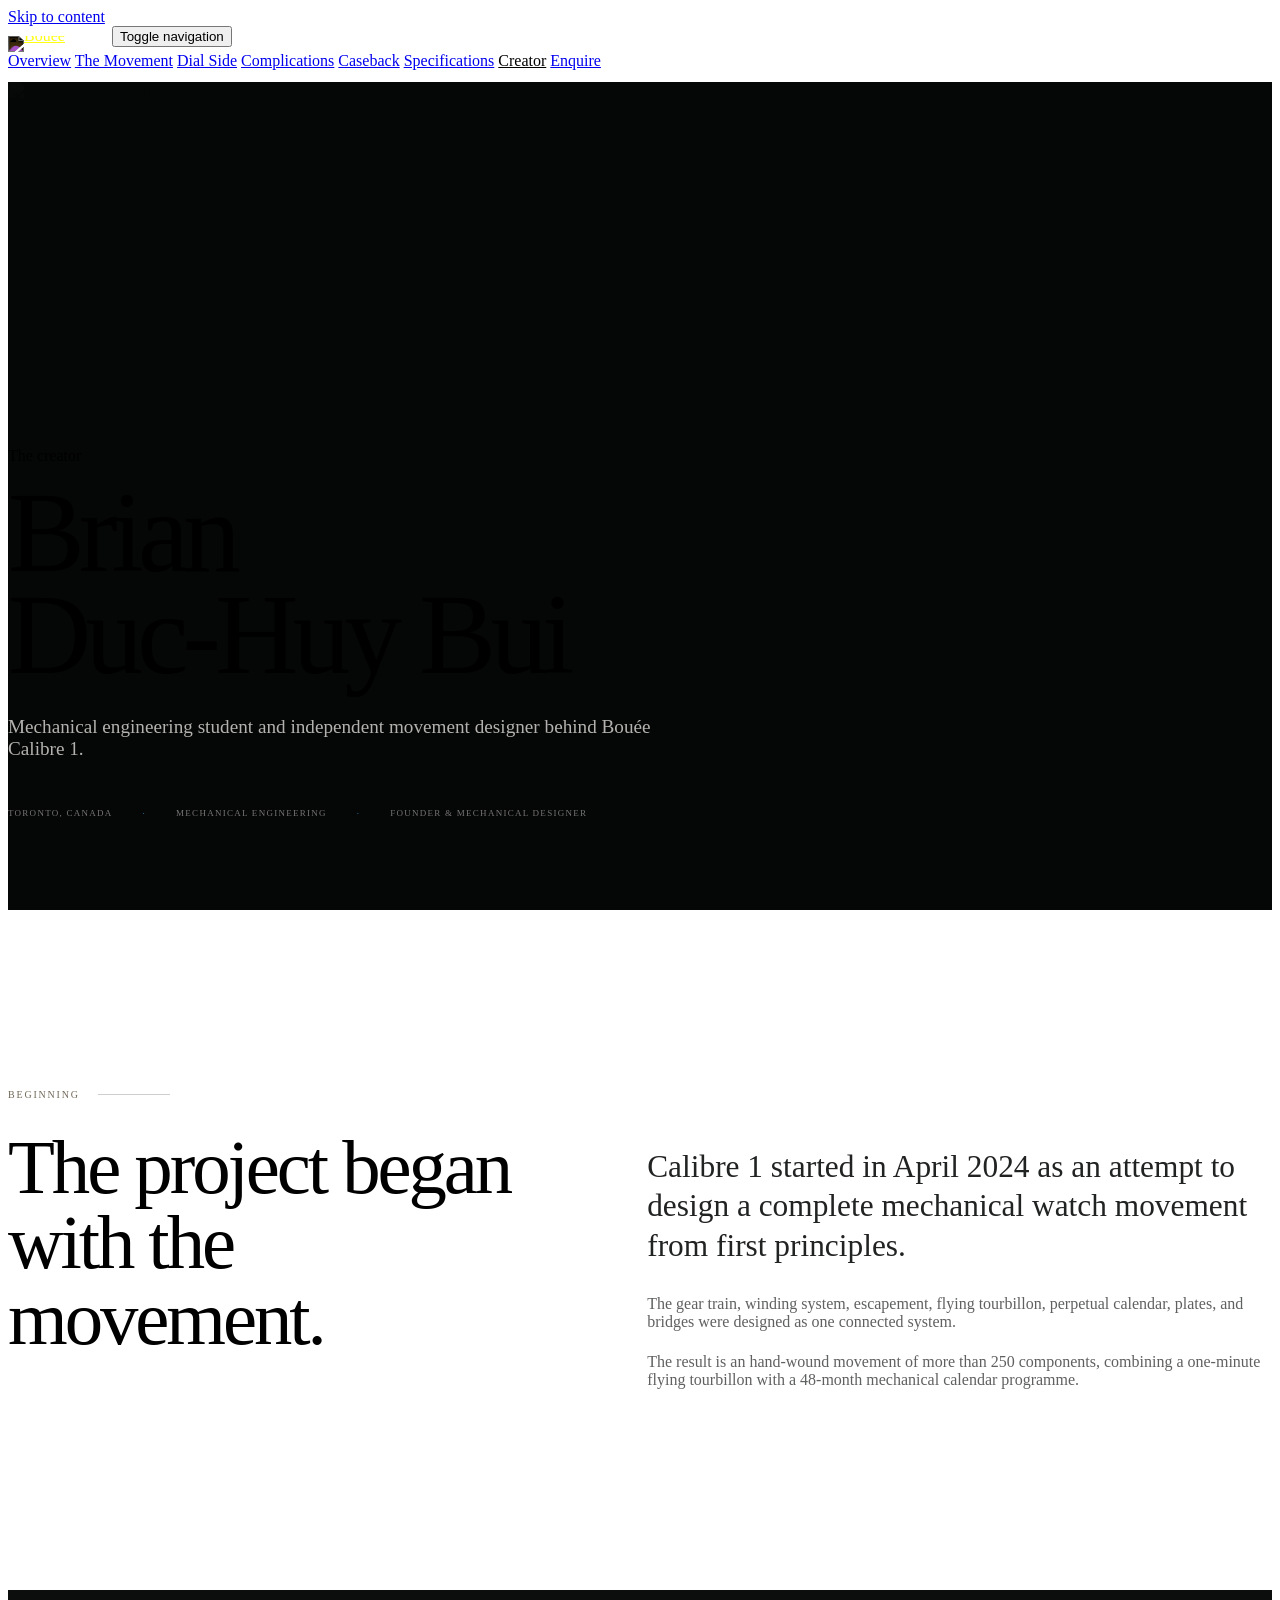
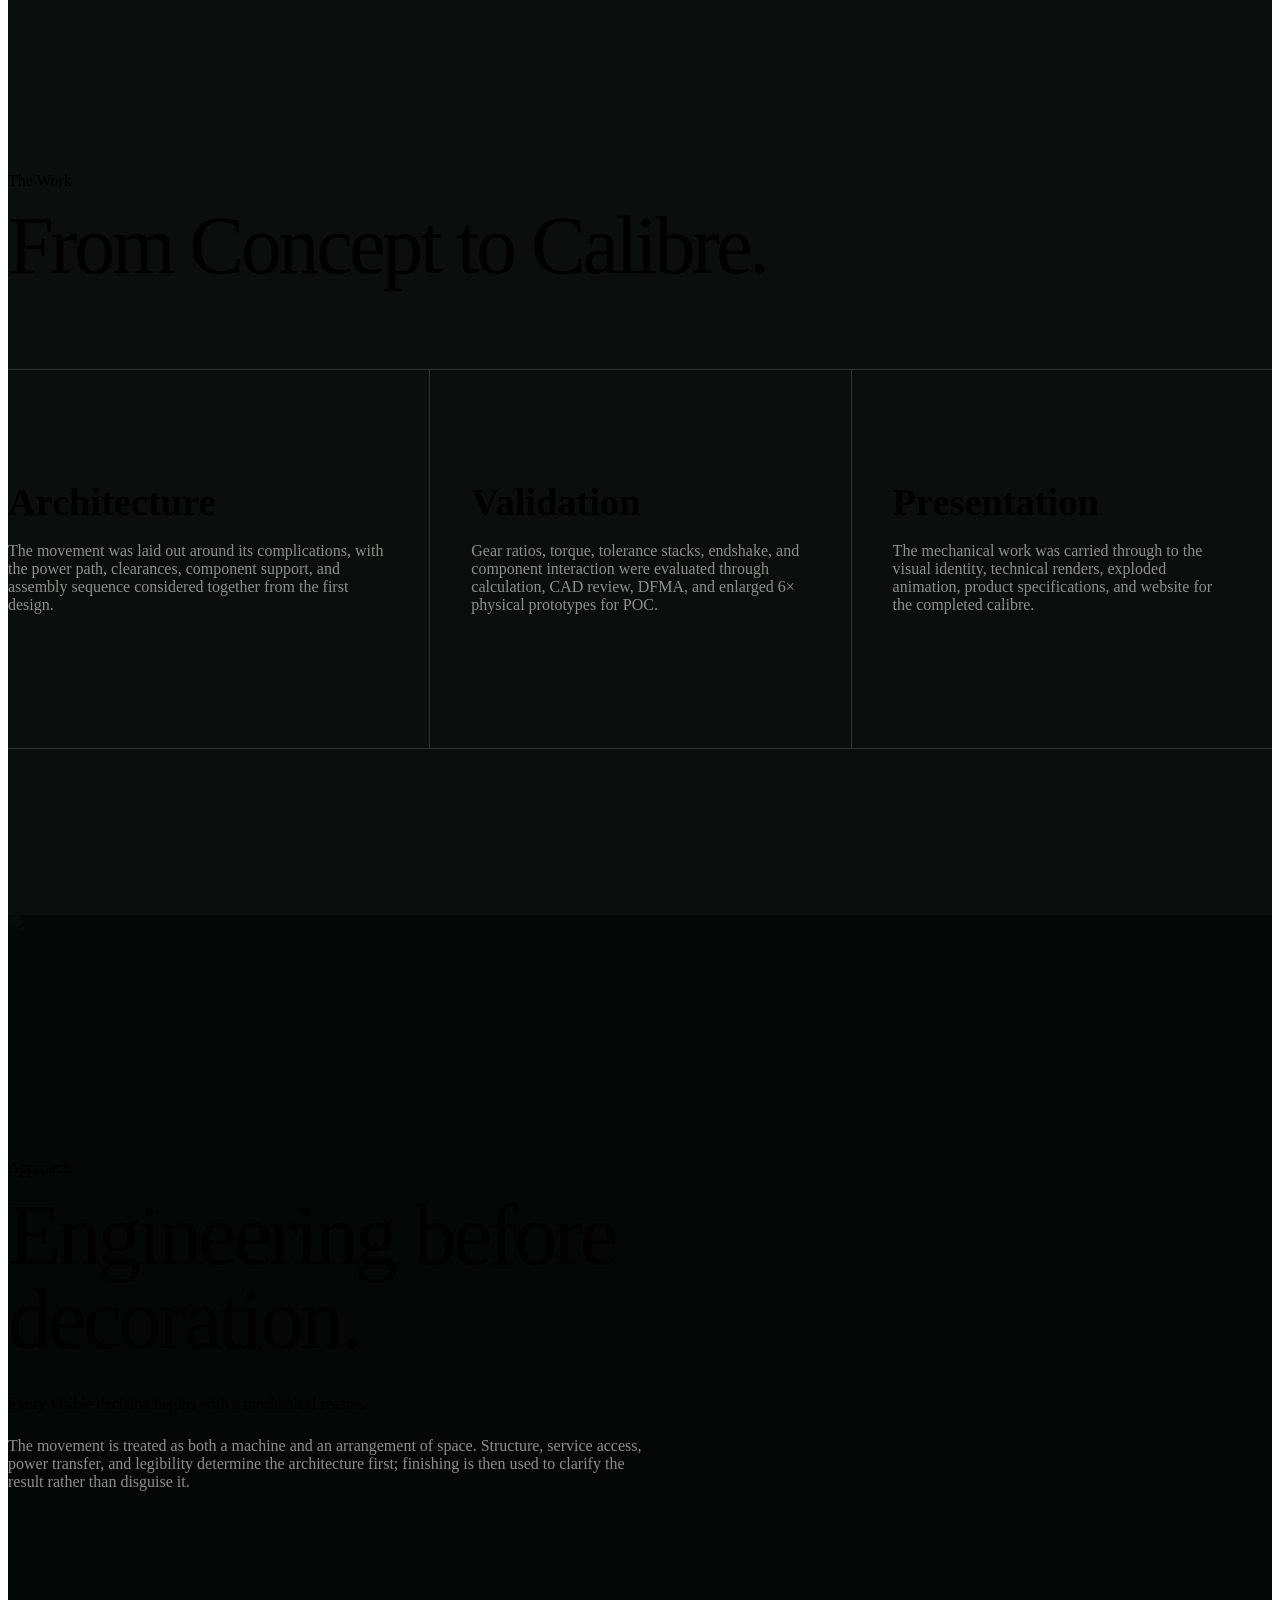
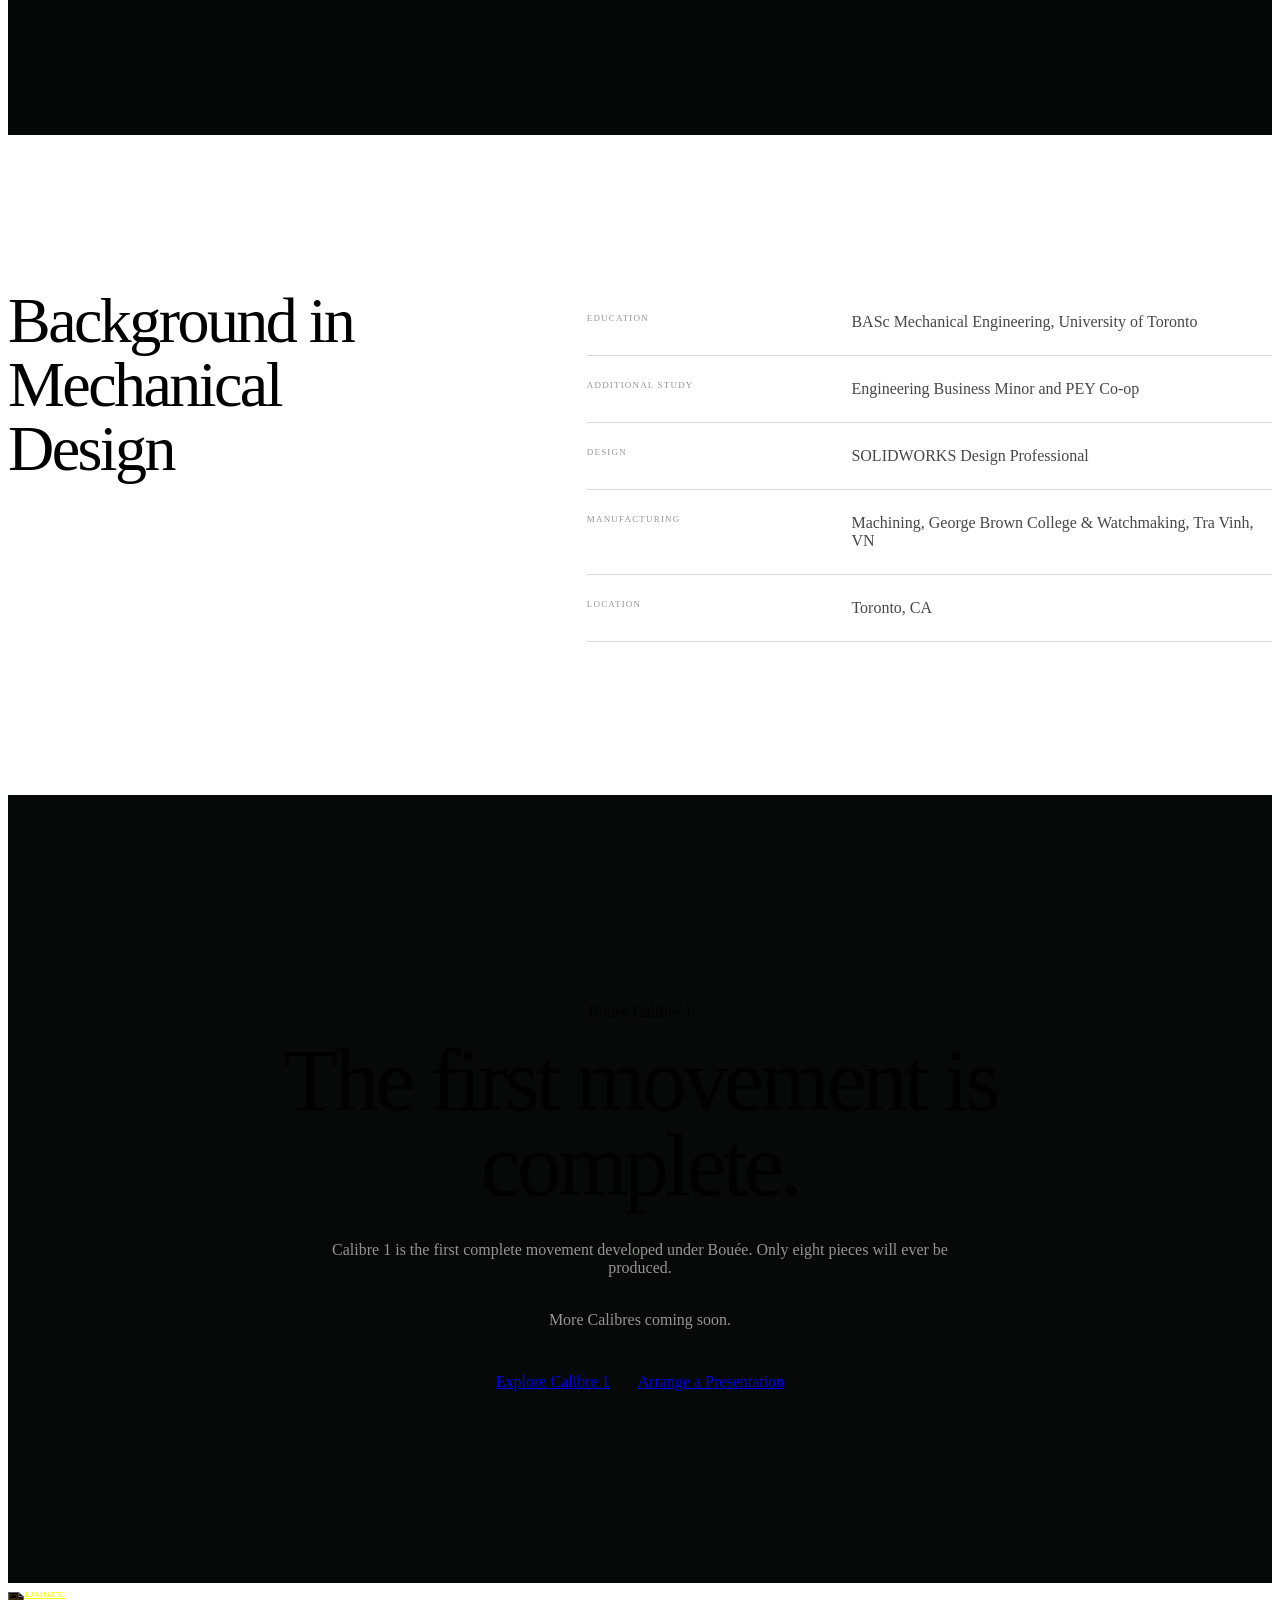
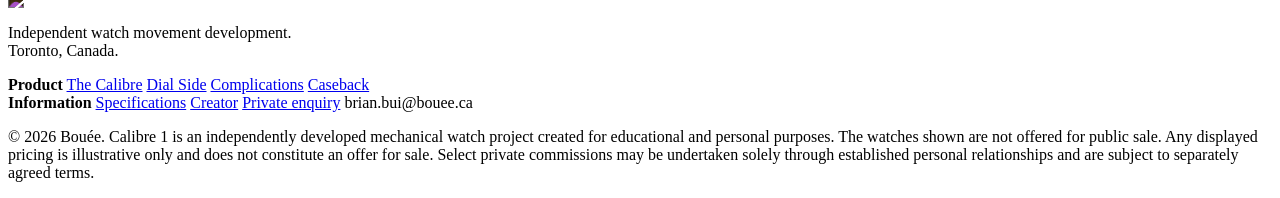
==== Brian_Bui/index.html @ aed5d540 "Rename BrianBui.html to index.html" ====
<!doctype html>
<html lang="en">
<head>
  <meta charset="utf-8" />
  <meta name="viewport" content="width=device-width, initial-scale=1" />
  <meta name="description" content="Brian Duc-Huy Bui, founder and mechanical designer of Bouée Calibre 1." />
  <meta name="theme-color" content="#090a0a" />
  <title>Brian Bui — Creator of Bouée Calibre 1</title>

  <link rel="preconnect" href="https://fonts.googleapis.com" />
  <link rel="preconnect" href="https://fonts.gstatic.com" crossorigin />
  <link href="https://fonts.googleapis.com/css2?family=DM+Sans:wght@300;400;500;600&family=Libre+Caslon+Display&display=swap" rel="stylesheet" />

  <link rel="stylesheet" href="styles.css" />
  <style>
    .site-header {
      padding-bottom: 12px;
    }

    .site-header.is-scrolled {
      padding-bottom: 8px;
    }

    .brand-logo-image {
      display: block;
      width: 100px;
      height: auto;
      filter: invert(1);
    }

    .site-header .brand,
    .site-footer .footer-brand {
      display: inline-flex;
      align-items: center;
      line-height: 0;
    }

    .site-footer .footer-brand .brand-logo-image {
      width: 158px;
    }

    .creator-page {
      overflow: hidden;
    }

    .creator-hero {
      position: relative;
      min-height: 92svh;
      display: flex;
      align-items: flex-end;
      overflow: hidden;
      background: #050606;
    }

    .creator-hero-image {
      position: absolute;
      inset: 0;
      width: 100%;
      height: 100%;
      object-fit: cover;
      object-position: 64% center;
      opacity: 0.68;
      filter: saturate(0.72) contrast(1.06);
    }

    .creator-hero-shade {
      position: absolute;
      inset: 0;
      background:
        linear-gradient(90deg, rgba(5, 6, 6, 0.98) 0%, rgba(5, 6, 6, 0.84) 38%, rgba(5, 6, 6, 0.22) 72%),
        linear-gradient(0deg, rgba(5, 6, 6, 0.92) 0%, rgba(5, 6, 6, 0.12) 62%);
    }

    .creator-hero-content {
      position: relative;
      z-index: 2;
      padding-top: 160px;
      padding-bottom: 92px;
    }

    .creator-hero h1 {
      max-width: 980px;
      margin: 0 0 30px;
      font-family: var(--serif);
      font-size: clamp(62px, 9vw, 138px);
      font-weight: 400;
      line-height: 0.89;
      letter-spacing: -0.05em;
    }

    .creator-hero-copy {
      max-width: 650px;
      margin: 0;
      color: rgba(244, 242, 237, 0.73);
      font-size: clamp(17px, 1.5vw, 21px);
      font-weight: 300;
    }

    .creator-hero-details {
      margin-top: 48px;
      display: flex;
      flex-wrap: wrap;
      gap: 12px 30px;
      color: rgba(244, 242, 237, 0.47);
      font-size: 9px;
      letter-spacing: 0.14em;
      text-transform: uppercase;
    }

    .creator-hero-details span + span::before {
      content: "·";
      margin-right: 30px;
      color: var(--blue-bright, #2b79a6);
    }

    .creator-intro {
      position: relative;
      padding-block: clamp(120px, 14vw, 205px);
      color: var(--black);
      background: var(--paper);
    }

    .creator-intro-grid {
      width: min(var(--shell), 1180px);
      display: grid;
      grid-template-columns: minmax(0, 0.9fr) minmax(360px, 1.1fr);
      gap: clamp(64px, 10vw, 150px);
      align-items: start;
    }

    .creator-section-number {
      display: flex;
      align-items: center;
      gap: 18px;
      margin-bottom: 30px;
      color: #716957;
      font-size: 10px;
      letter-spacing: 0.18em;
      text-transform: uppercase;
    }

    .creator-section-number::after {
      content: "";
      width: 72px;
      height: 1px;
      background: rgba(9, 10, 10, 0.2);
    }

    .creator-intro h2,
    .creator-philosophy h2,
    .creator-closing h2 {
      margin: 0;
      font-family: var(--serif);
      font-weight: 400;
      letter-spacing: -0.04em;
    }

    .creator-intro h2 {
      max-width: 590px;
      font-size: clamp(48px, 6vw, 88px);
      line-height: 0.98;
    }

    .creator-intro-copy {
      padding-top: 58px;
    }

    .creator-intro-copy .creator-lead {
      margin: 0 0 30px;
      font-family: var(--serif);
      font-size: clamp(26px, 2.45vw, 38px);
      line-height: 1.25;
      color: rgba(9, 10, 10, 0.9);
    }

    .creator-intro-copy p:not(.creator-lead) {
      max-width: 670px;
      margin: 0 0 22px;
      color: rgba(9, 10, 10, 0.65);
    }

    .creator-facts {
      margin: 48px 0 0;
      display: grid;
      grid-template-columns: repeat(3, 1fr);
      border-top: 1px solid rgba(9, 10, 10, 0.16);
    }

    .creator-facts div {
      padding: 23px 18px 0 0;
    }

    .creator-facts dt {
      color: rgba(9, 10, 10, 0.43);
      font-size: 9px;
      letter-spacing: 0.13em;
      text-transform: uppercase;
    }

    .creator-facts dd {
      margin: 8px 0 0;
      font-family: var(--serif);
      font-size: 20px;
      line-height: 1.2;
    }

    .creator-work {
      padding-block: clamp(115px, 13vw, 190px);
      background: #0c0e0e;
    }

    .creator-work-heading {
      max-width: 830px;
      margin-bottom: 82px;
    }

    .creator-work-heading h2 {
      margin: 0;
      font-family: var(--serif);
      font-size: clamp(48px, 6.4vw, 92px);
      font-weight: 400;
      line-height: 0.98;
      letter-spacing: -0.04em;
    }

    .creator-work-list {
      margin: 0;
      display: grid;
      grid-template-columns: repeat(3, 1fr);
      border-top: 1px solid rgba(244, 242, 237, 0.16);
    }

    .creator-work-list article {
      min-height: 310px;
      padding: 34px clamp(28px, 3.2vw, 52px) 34px 0;
      border-bottom: 1px solid rgba(244, 242, 237, 0.16);
    }

    .creator-work-list article + article {
      padding-left: clamp(28px, 3.2vw, 52px);
      border-left: 1px solid rgba(244, 242, 237, 0.16);
    }

    .creator-work-list span {
      color: var(--blue-bright, #2b79a6);
      font-size: 10px;
      letter-spacing: 0.16em;
    }

    .creator-work-list h3 {
      margin: 76px 0 18px;
      font-size: clamp(28px, 3vw, 42px);
    }

    .creator-work-list p {
      margin: 0;
      color: rgba(244, 242, 237, 0.56);
    }

    .creator-philosophy {
      position: relative;
      min-height: 820px;
      display: flex;
      align-items: center;
      overflow: hidden;
      background: #050606;
    }

    .creator-philosophy-image {
      position: absolute;
      inset: 0;
      width: 100%;
      height: 100%;
      object-fit: cover;
      object-position: center;
      opacity: 0.53;
      filter: saturate(0.65);
    }

    .creator-philosophy-overlay {
      position: absolute;
      inset: 0;
      background: linear-gradient(90deg, rgba(5, 6, 6, 0.96) 0%, rgba(5, 6, 6, 0.75) 48%, rgba(5, 6, 6, 0.25) 100%);
    }

    .creator-philosophy-content {
      position: relative;
      z-index: 2;
      max-width: 760px;
      padding-block: 140px;
    }

    .creator-philosophy h2 {
      margin-bottom: 34px;
      font-size: clamp(52px, 6.8vw, 96px);
      line-height: 0.97;
    }

    .creator-philosophy .lead {
      max-width: 680px;
      margin-bottom: 24px;
    }

    .creator-philosophy p:not(.eyebrow):not(.lead) {
      max-width: 640px;
      color: rgba(244, 242, 237, 0.58);
    }

    .creator-credentials {
      padding-block: clamp(110px, 12vw, 170px);
      color: var(--black);
      background: var(--paper);
    }

    .creator-credentials-grid {
      display: grid;
      grid-template-columns: minmax(0, 0.78fr) minmax(420px, 1.22fr);
      gap: clamp(72px, 11vw, 160px);
      align-items: start;
    }

    .creator-credentials h2 {
      margin: 0;
      font-family: var(--serif);
      font-size: clamp(45px, 5vw, 74px);
      font-weight: 400;
      line-height: 1;
      letter-spacing: -0.04em;
    }

    .creator-credential-list {
      margin: 0;
    }

    .creator-credential-list div {
      padding: 24px 0;
      display: grid;
      grid-template-columns: minmax(150px, 0.72fr) 1.28fr;
      gap: 28px;
      border-bottom: 1px solid rgba(9, 10, 10, 0.16);
    }

    .creator-credential-list dt {
      color: rgba(9, 10, 10, 0.43);
      font-size: 9px;
      letter-spacing: 0.13em;
      text-transform: uppercase;
    }

    .creator-credential-list dd {
      margin: 0;
      color: rgba(9, 10, 10, 0.75);
    }

    .creator-closing {
      padding-block: clamp(125px, 15vw, 220px);
      text-align: center;
      background: #070808;
    }

    .creator-closing h2 {
      max-width: 940px;
      margin-inline: auto;
      font-size: clamp(54px, 7vw, 105px);
      line-height: 0.95;
    }

    .creator-closing p:not(.eyebrow) {
      max-width: 650px;
      margin: 34px auto 0;
      color: rgba(244, 242, 237, 0.6);
    }

    .creator-closing-actions {
      margin-top: 44px;
      display: flex;
      justify-content: center;
      align-items: center;
      gap: 28px;
    }

    .site-navigation a[aria-current="page"] {
      color: var(--white);
    }

    .site-navigation a[aria-current="page"]::after {
      transform: scaleX(1) !important;
    }

    @media (max-width: 900px) {
      .creator-hero {
        min-height: 86svh;
      }

      .creator-hero-image {
        object-position: 58% center;
      }

      .creator-hero-shade {
        background:
          linear-gradient(0deg, rgba(5, 6, 6, 0.98) 0%, rgba(5, 6, 6, 0.62) 54%, rgba(5, 6, 6, 0.16) 100%),
          linear-gradient(90deg, rgba(5, 6, 6, 0.76), transparent 88%);
      }

      .creator-hero-content {
        padding-bottom: 72px;
      }

      .creator-intro-grid,
      .creator-credentials-grid {
        grid-template-columns: 1fr;
      }

      .creator-intro-copy {
        padding-top: 0;
      }

      .creator-work-list {
        grid-template-columns: 1fr;
      }

      .creator-work-list article {
        min-height: 0;
        padding: 38px 0 45px;
      }

      .creator-work-list article + article {
        padding-left: 0;
        border-left: 0;
      }

      .creator-work-list h3 {
        margin-top: 38px;
      }
    }

    @media (max-width: 760px) {
      .site-header,
      .site-header.is-scrolled {
        padding-bottom: 8px;
      }

      .brand-logo-image {
        width: 108px;
      }

      .site-footer .footer-brand .brand-logo-image {
        width: 138px;
      }

      .creator-hero-details span + span::before {
        display: none;
      }

      .creator-facts {
        grid-template-columns: 1fr;
      }

      .creator-facts div {
        padding-bottom: 20px;
        border-bottom: 1px solid rgba(9, 10, 10, 0.12);
      }

      .creator-credential-list div {
        grid-template-columns: 1fr;
        gap: 8px;
      }

      .creator-closing-actions {
        flex-direction: column;
      }
    }
  </style>
  <script defer src="script.js"></script>
</head>
<body>
  <a class="skip-link" href="#main">Skip to content</a>

  <header class="site-header" data-header>
    <a class="brand" href="index.html#top" aria-label="Bouée Calibre 1 home">
      <img class="brand-logo-image" src="assets/bouee-logo.png" alt="Bouée" />
    </a>

    <button class="menu-button" type="button" aria-expanded="false" aria-controls="site-navigation" data-menu-button>
      <span class="sr-only">Toggle navigation</span>
      <i></i>
      <i></i>
    </button>

    <nav class="site-navigation" id="site-navigation" data-navigation>
      <a href="index.html#overview">Overview</a>
      <a href="index.html#calibre">The Movement</a>
      <a href="index.html#dial">Dial Side</a>
      <a href="index.html#complications">Complications</a>
      <a href="index.html#movement">Caseback</a>
      <a href="index.html#specifications">Specifications</a>
      <a href="/Brian_Bui/" aria-current="page">Creator</a>
      <a class="nav-action" href="index.html#contact">Enquire</a>
    </nav>

  </header>

  <div class="page-progress" aria-hidden="true"><span data-page-progress></span></div>

  <main class="creator-page" id="main">
    <section class="creator-hero">
      <img class="creator-hero-image" src="assets/back.jpg" alt="Rear architecture of the Bouée Calibre 1 movement" />
      <div class="creator-hero-shade"></div>

      <div class="shell creator-hero-content">
        <p class="eyebrow">The creator</p>
        <h1>Brian<br />Duc-Huy Bui</h1>
        <p class="creator-hero-copy">
          Mechanical engineering student and independent movement designer behind Bouée Calibre 1.
        </p>
        <div class="creator-hero-details" aria-label="Creator details">
          <span>Toronto, Canada</span>
          <span>Mechanical engineering</span>
          <span>Founder &amp; mechanical designer</span>
        </div>
      </div>
    </section>

    <section class="creator-intro">
      <div class="shell creator-intro-grid">
        <div>
          <div class="creator-section-number"><span>Beginning</span></div>
          <h2>The project began with the movement.</h2>
        </div>

        <div class="creator-intro-copy">
          <p class="creator-lead">
            Calibre 1 started in April 2024 as an attempt to design a complete mechanical watch movement from first principles.
          </p>
          <p>
            The gear train, winding system, escapement, flying tourbillon, perpetual calendar, plates, and bridges were designed as one connected system.
          </p>
          <p>
            The result is an hand-wound movement of more than 250 components, combining a one-minute flying tourbillon with a 48-month mechanical calendar programme.
          </p>
        </div>
      </div>
    </section>

    <section class="creator-work">
      <div class="shell">
        <div class="creator-work-heading">
          <p class="eyebrow">The Work</p>
          <h2>From Concept to Calibre.</h2>
        </div>

        <div class="creator-work-list">
          <article>
            
            <h3>Architecture</h3>
            <p>
              The movement was laid out around its complications, with the power path, clearances, component support, and assembly sequence considered together from the first design.
            </p>
          </article>

          <article>
            
            <h3>Validation</h3>
            <p>
              Gear ratios, torque, tolerance stacks, endshake, and component interaction were evaluated through calculation, CAD review, DFMA, and enlarged 6× physical prototypes for POC.
            </p>
          </article>

          <article>
            
            <h3>Presentation</h3>
            <p>
              The mechanical work was carried through to the visual identity, technical renders, exploded animation, product specifications, and website for the completed calibre.
            </p>
          </article>
        </div>
      </div>
    </section>

    <section class="creator-philosophy">
      <img class="creator-philosophy-image" src="assets/calibre-front.jpg" alt="Front architecture of Bouée Calibre 1" loading="lazy" />
      <div class="creator-philosophy-overlay"></div>

      <div class="shell creator-philosophy-content">
        <p class="eyebrow">Approach</p>
        <h2>Engineering before decoration.</h2>
        <p class="lead">
          Every visible decision begins with a mechanical reason.
        </p>
        <p>
          The movement is treated as both a machine and an arrangement of space. Structure, service access, power transfer, and legibility determine the architecture first; finishing is then used to clarify the result rather than disguise it.
        </p>
      </div>
    </section>

    <section class="creator-credentials">
      <div class="shell creator-credentials-grid">
        <div>
          <h2>Background in Mechanical Design</h2>
        </div>

        <dl class="creator-credential-list">
          <div>
            <dt>Education</dt>
            <dd>BASc Mechanical Engineering, University of Toronto</dd>
          </div>
          <div>
            <dt>Additional study</dt>
            <dd>Engineering Business Minor and PEY Co-op</dd>
          </div>
          <div>
            <dt>Design</dt>
            <dd>SOLIDWORKS Design Professional</dd>
          </div>
          <div>
            <dt>Manufacturing</dt>
            <dd>Machining, George Brown College & Watchmaking, Tra Vinh, VN</dd>
          </div>
          <div>
            <dt>Location</dt>
            <dd>Toronto, CA</dd>
          </div>
        </dl>
      </div>
    </section>

    <section class="creator-closing">
      <div class="shell">
        <p class="eyebrow">Bouée Calibre 1</p>
        <h2>The first movement is complete.</h2>
        <p>
          Calibre 1 is the first complete movement developed under Bouée. Only eight pieces will ever be produced.
        </p>
        <p>
          More Calibres coming soon. 
        </p>
        <div class="creator-closing-actions">
          <a class="button button-primary" href="index.html#calibre">Explore Calibre 1</a>
          <a class="text-link" href="index.html#contact">Arrange a Presentation</a>
        </div>
      </div>
    </section>
  </main>

  <footer class="site-footer">
    <div class="shell footer-layout">
      <div>
        <a class="brand footer-brand" href="index.html#top" aria-label="Bouée home">
          <img class="brand-logo-image" src="assets/bouee-logo.png" alt="Bouée" loading="lazy" />
        </a>
        <p>Independent watch movement development.<br />Toronto, Canada.</p>
      </div>
      <div>
        <strong>Product</strong>
        <a href="index.html#calibre">The Calibre</a>
        <a href="index.html#dial">Dial Side</a>
        <a href="index.html#complications">Complications</a>
        <a href="index.html#movement">Caseback</a>
      </div>
      <div>
        <strong>Information</strong>
        <a href="index.html#specifications">Specifications</a>
        <a href="/Brian_Bui/">Creator</a>
        <a href="index.html#contact">Private enquiry</a>
        <span>brian.bui@bouee.ca</span>
      </div>
      </div>
      <div class="shell site-footnote">
    <p>
    © 2026 Bouée. Calibre 1 is an independently developed mechanical watch
    project created for educational and personal purposes. The watches shown
    are not offered for public sale. Any displayed pricing is illustrative
    only and does not constitute an offer for sale. Select private commissions
    may be undertaken solely through established personal relationships and are subject to separately agreed terms.
    </p>
    </div>
  </footer>
</body>
</html>
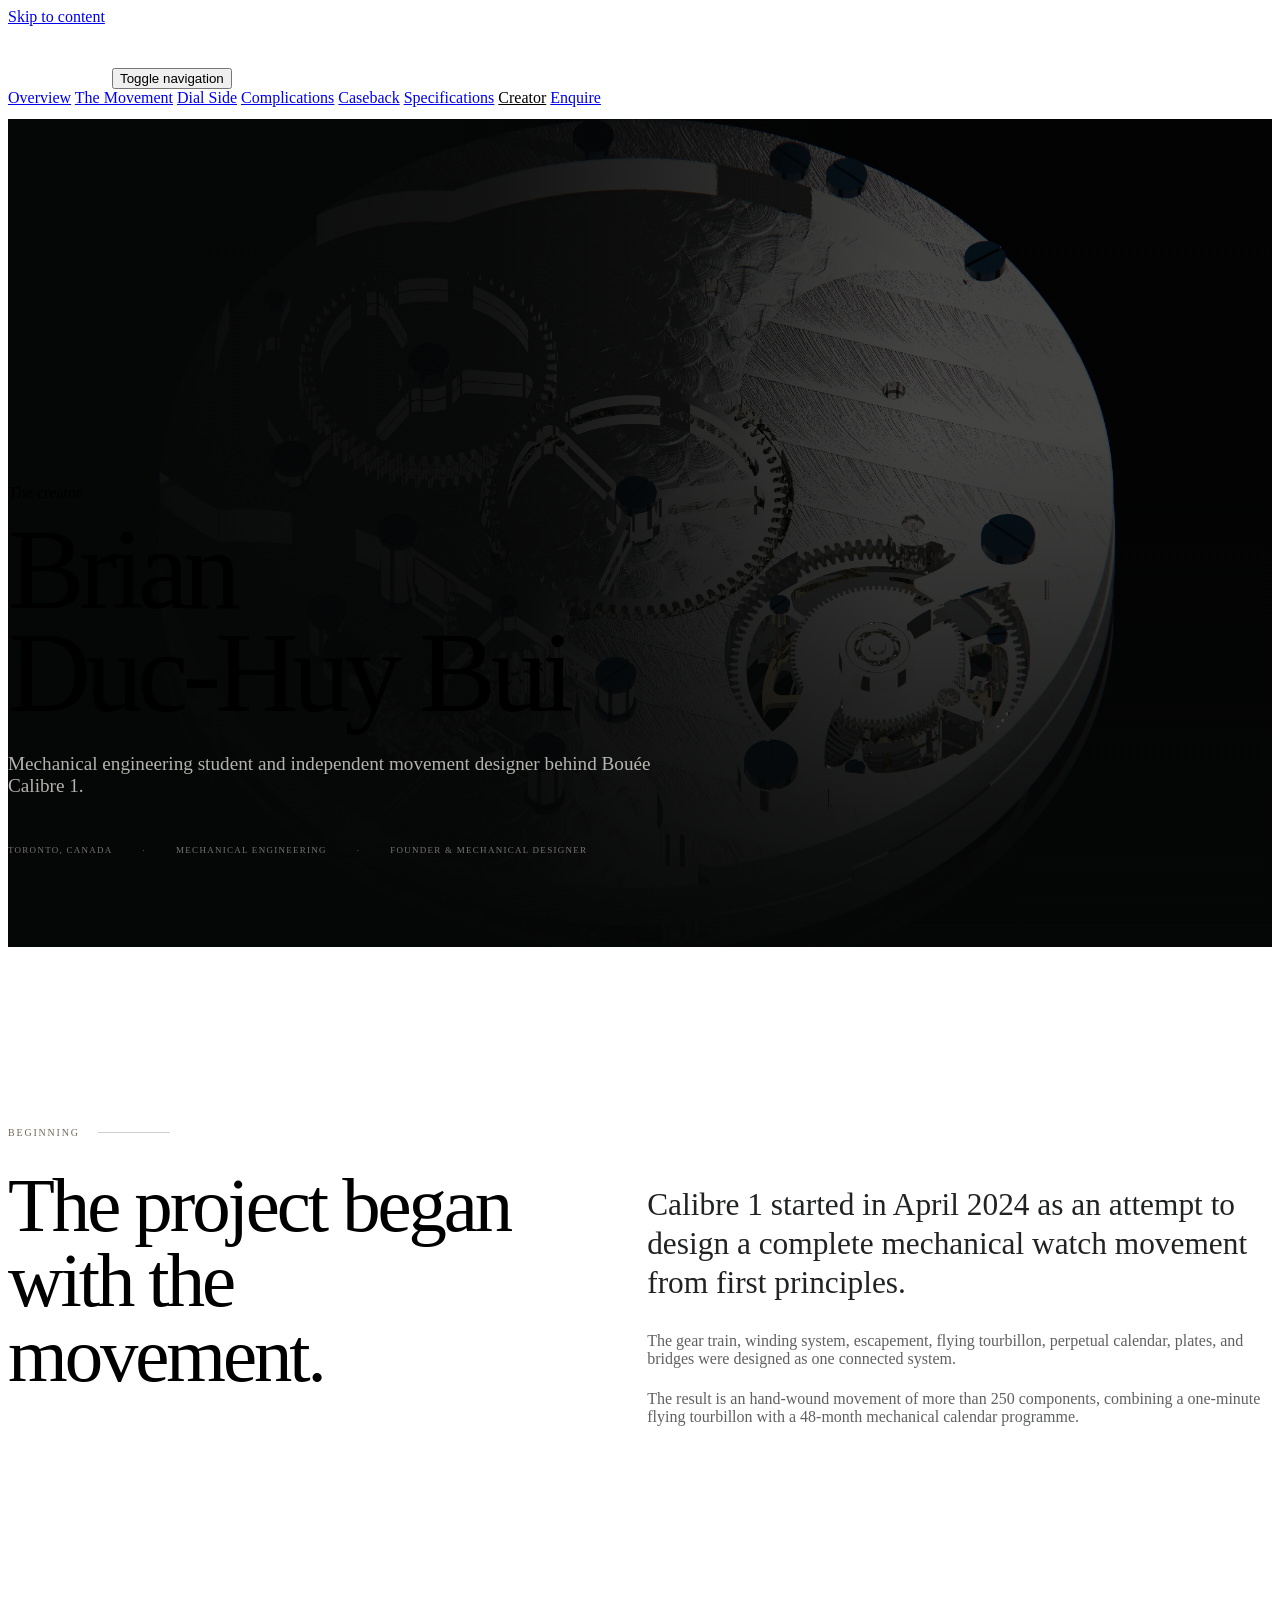
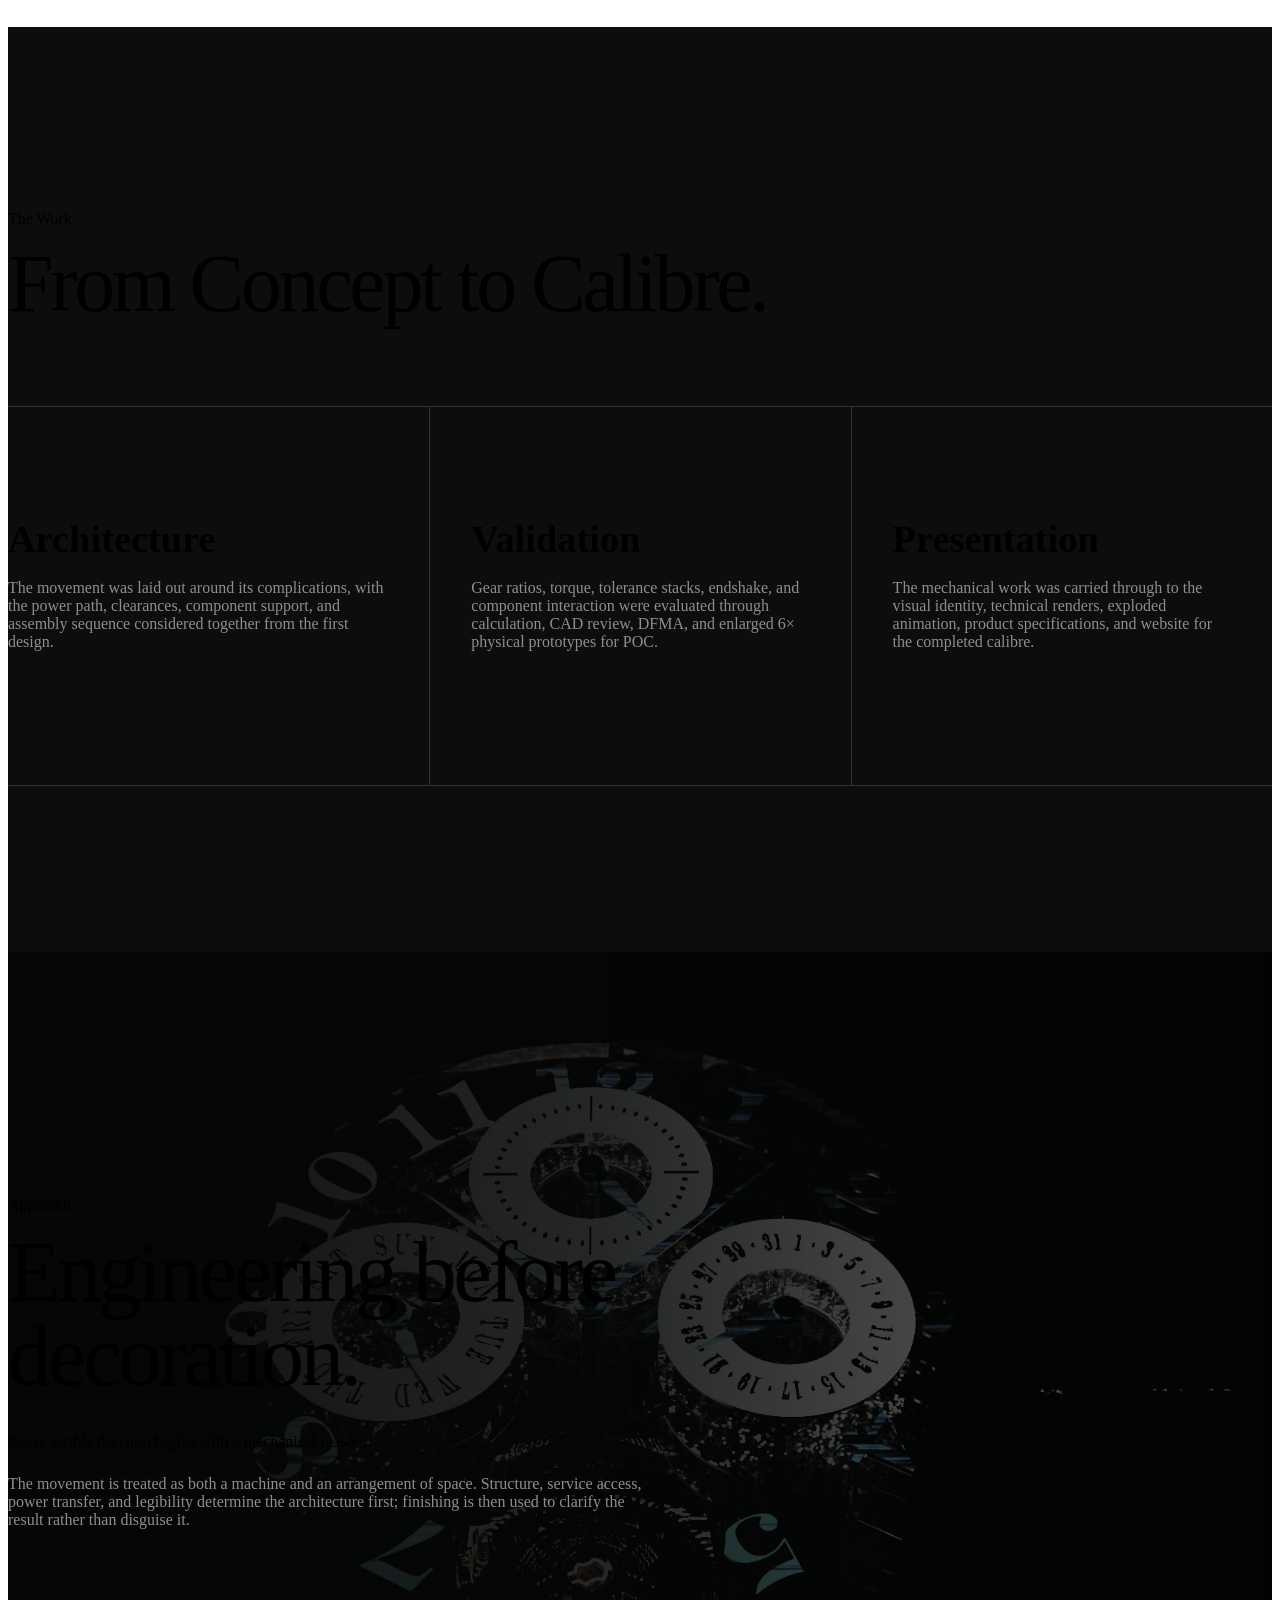
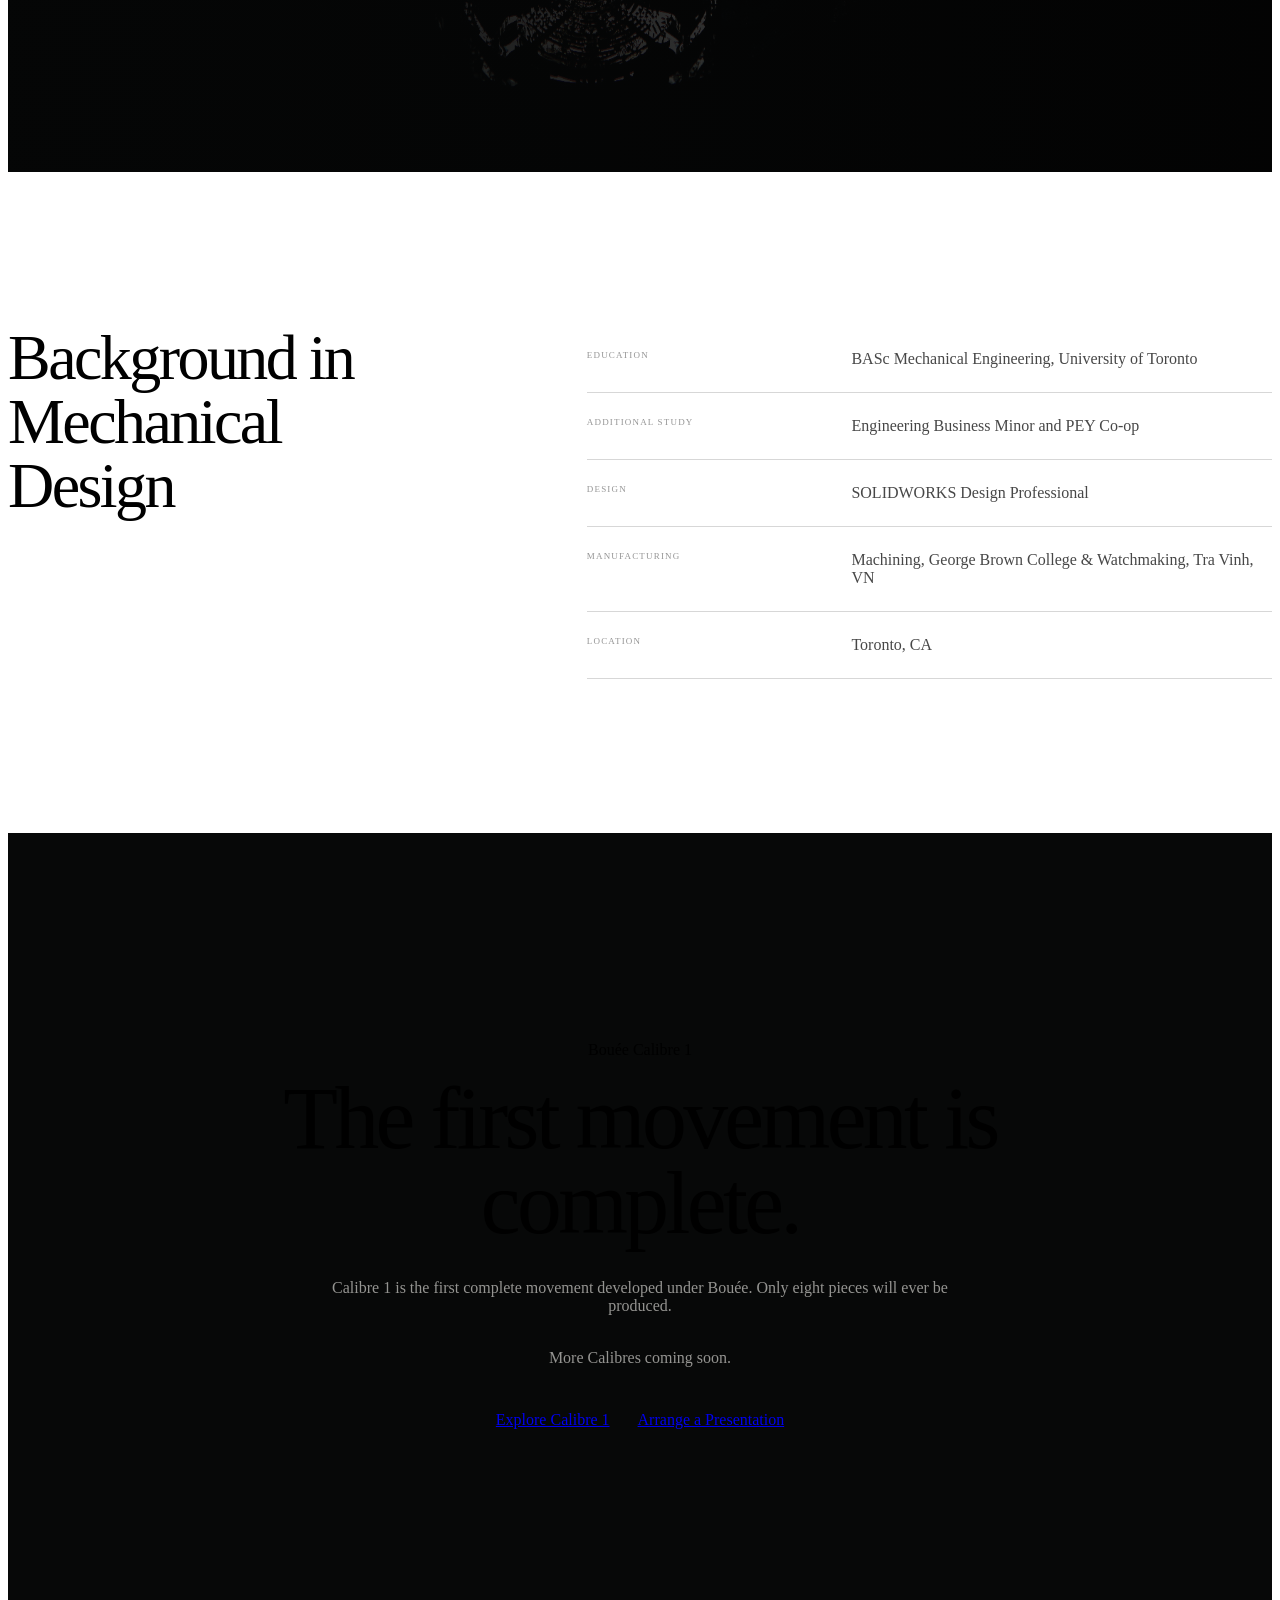
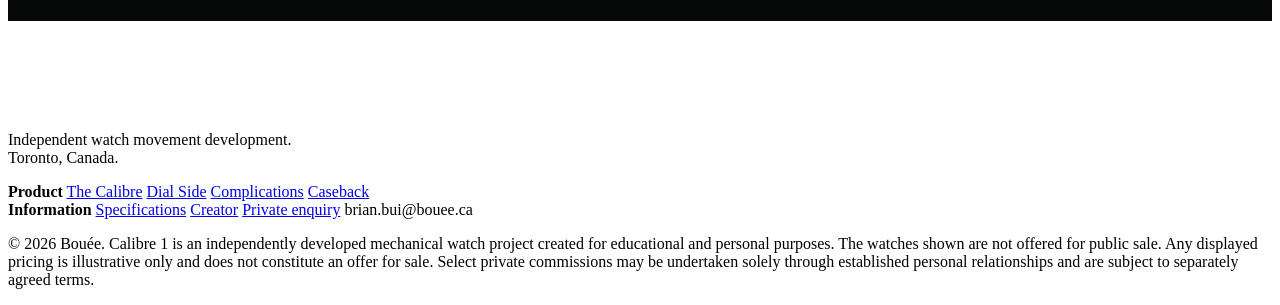
==== commit e1a43c27: "Update index.html" ====
--- a/Brian_Bui/index.html
+++ b/Brian_Bui/index.html
@@ -478,7 +478,7 @@
 
   <header class="site-header" data-header>
     <a class="brand" href="index.html#top" aria-label="Bouée Calibre 1 home">
-      <img class="brand-logo-image" src="assets/bouee-logo.png" alt="Bouée" />
+      <img class="brand-logo-image" src="/assets/bouee-logo.png" alt="Bouée" />
     </a>
 
     <button class="menu-button" type="button" aria-expanded="false" aria-controls="site-navigation" data-menu-button>
@@ -504,7 +504,7 @@
 
   <main class="creator-page" id="main">
     <section class="creator-hero">
-      <img class="creator-hero-image" src="assets/back.jpg" alt="Rear architecture of the Bouée Calibre 1 movement" />
+      <img class="creator-hero-image" src="/assets/back.jpg" alt="Rear architecture of the Bouée Calibre 1 movement" />
       <div class="creator-hero-shade"></div>
 
       <div class="shell creator-hero-content">
@@ -578,7 +578,7 @@
     </section>
 
     <section class="creator-philosophy">
-      <img class="creator-philosophy-image" src="assets/calibre-front.jpg" alt="Front architecture of Bouée Calibre 1" loading="lazy" />
+      <img class="creator-philosophy-image" src="/assets/calibre-front.jpg" alt="Front architecture of Bouée Calibre 1" loading="lazy" />
       <div class="creator-philosophy-overlay"></div>
 
       <div class="shell creator-philosophy-content">
@@ -646,7 +646,7 @@
     <div class="shell footer-layout">
       <div>
         <a class="brand footer-brand" href="index.html#top" aria-label="Bouée home">
-          <img class="brand-logo-image" src="assets/bouee-logo.png" alt="Bouée" loading="lazy" />
+          <img class="brand-logo-image" src="/assets/bouee-logo.png" alt="Bouée" loading="lazy" />
         </a>
         <p>Independent watch movement development.<br />Toronto, Canada.</p>
       </div>
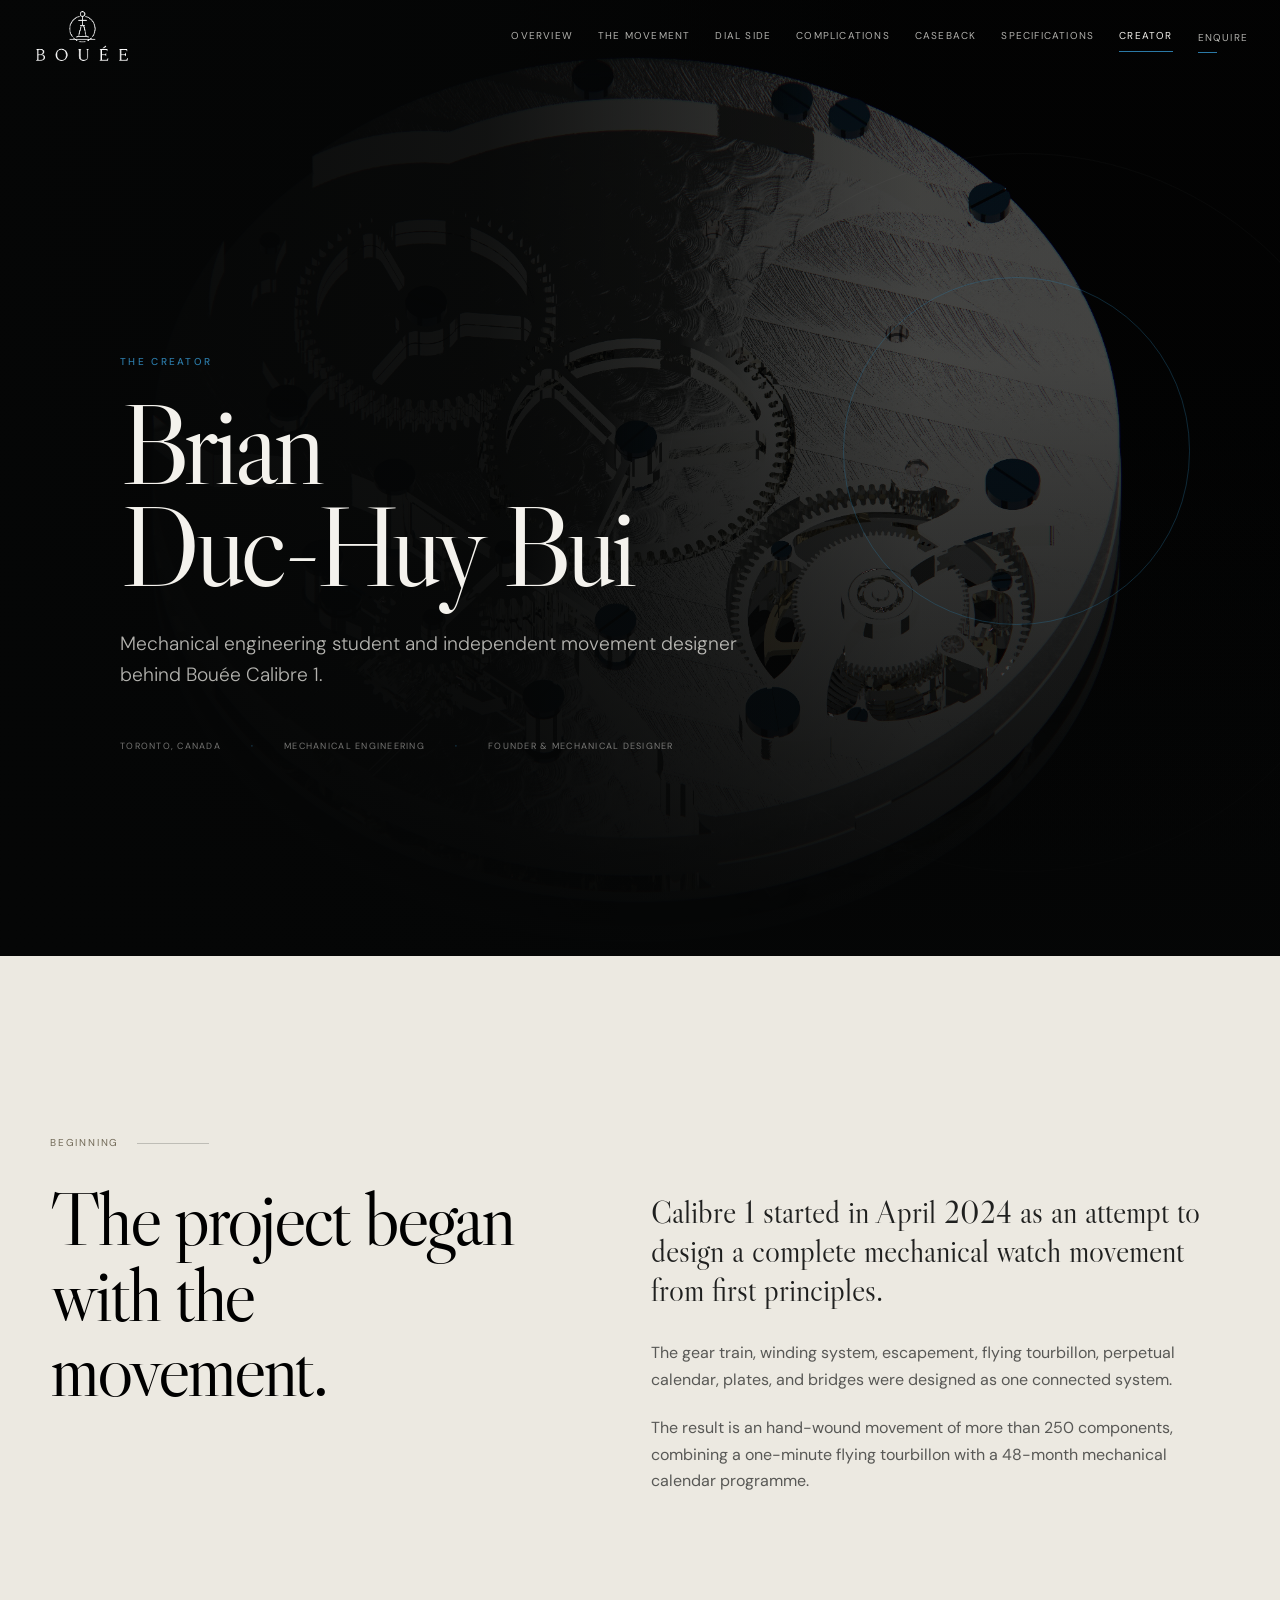
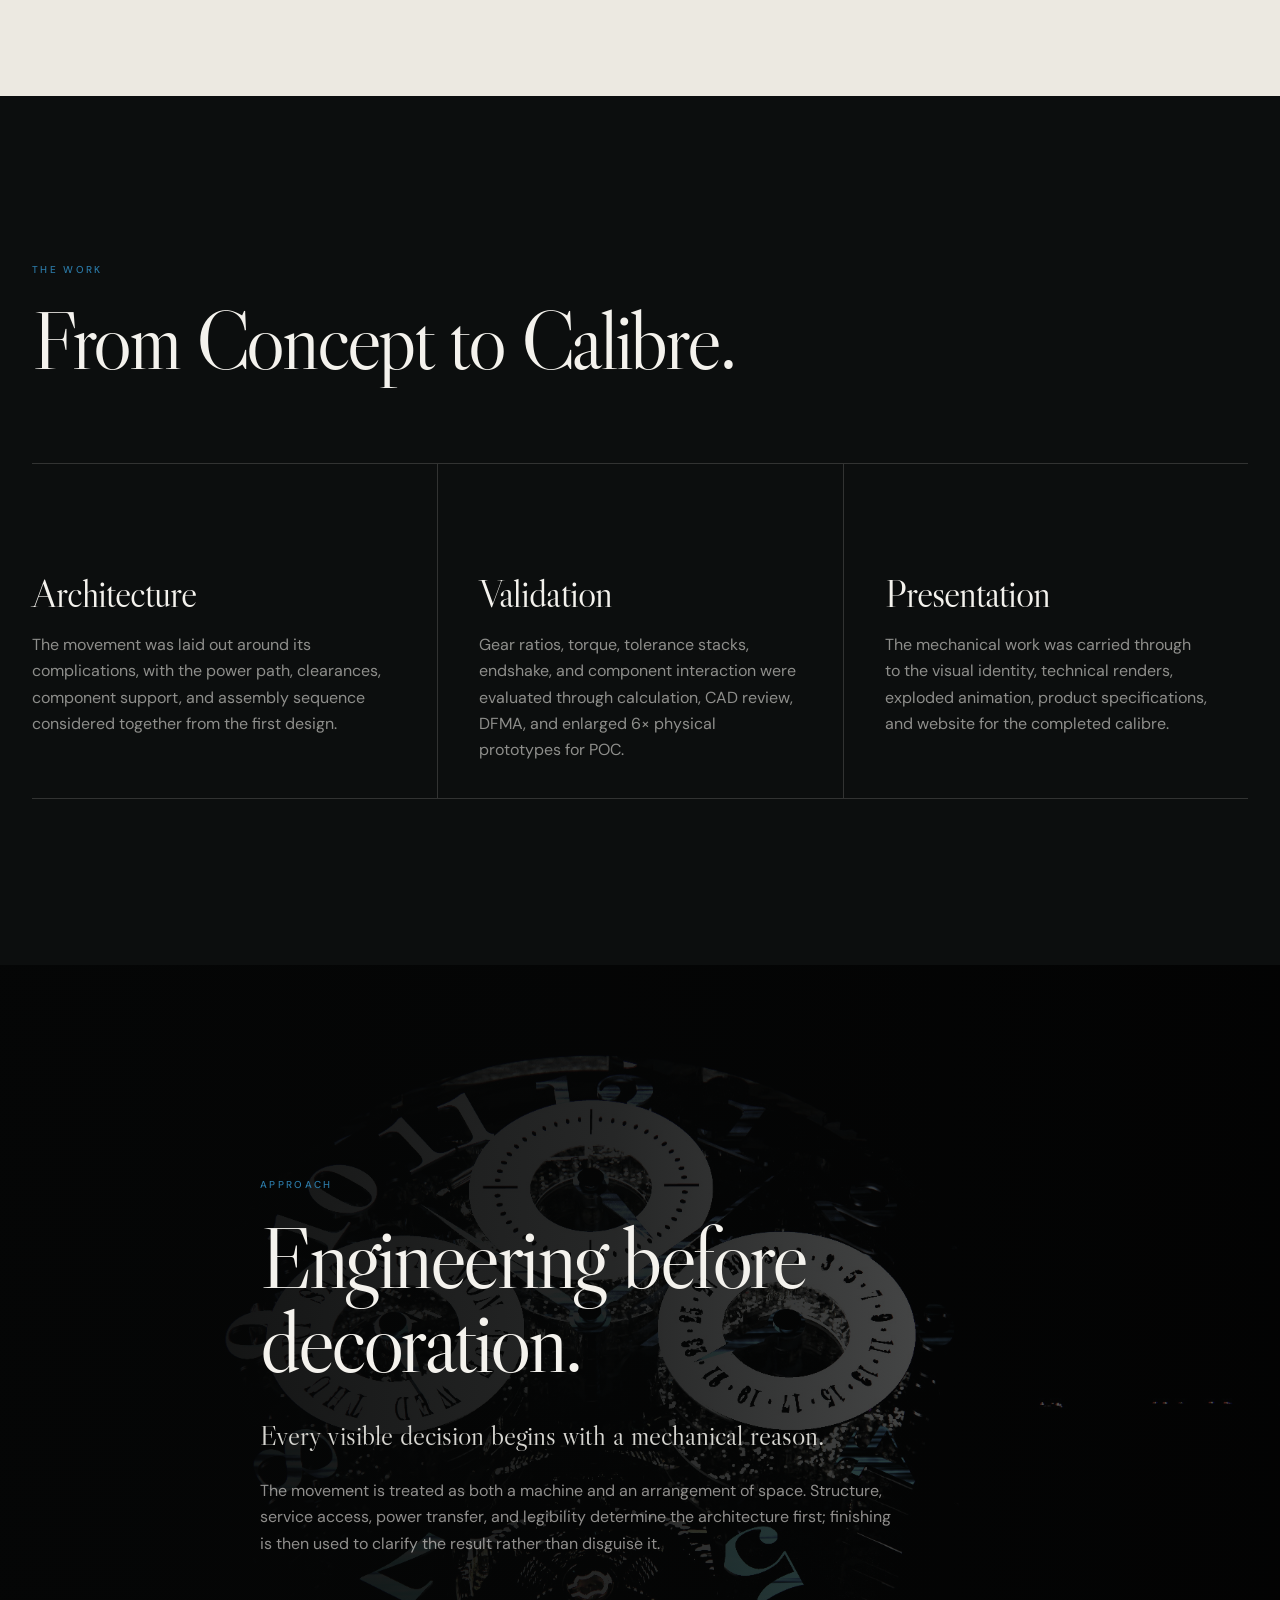
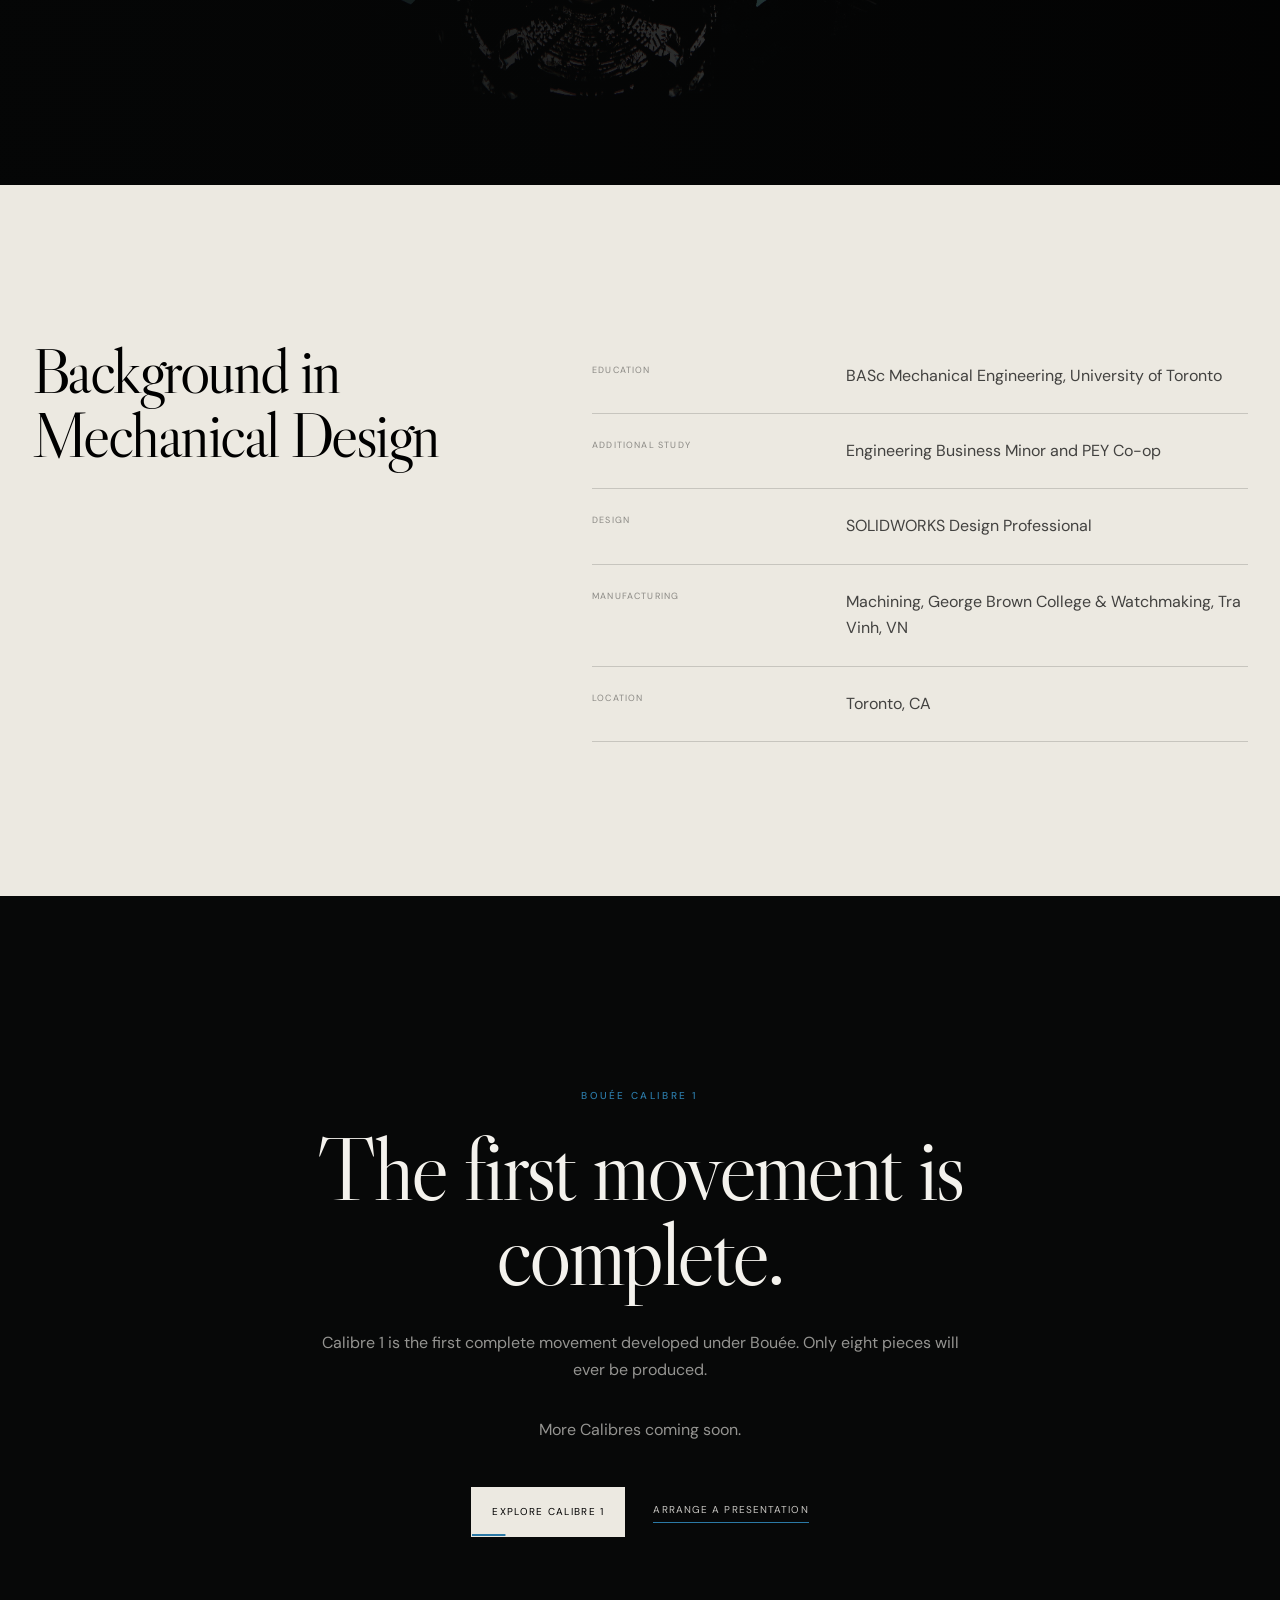
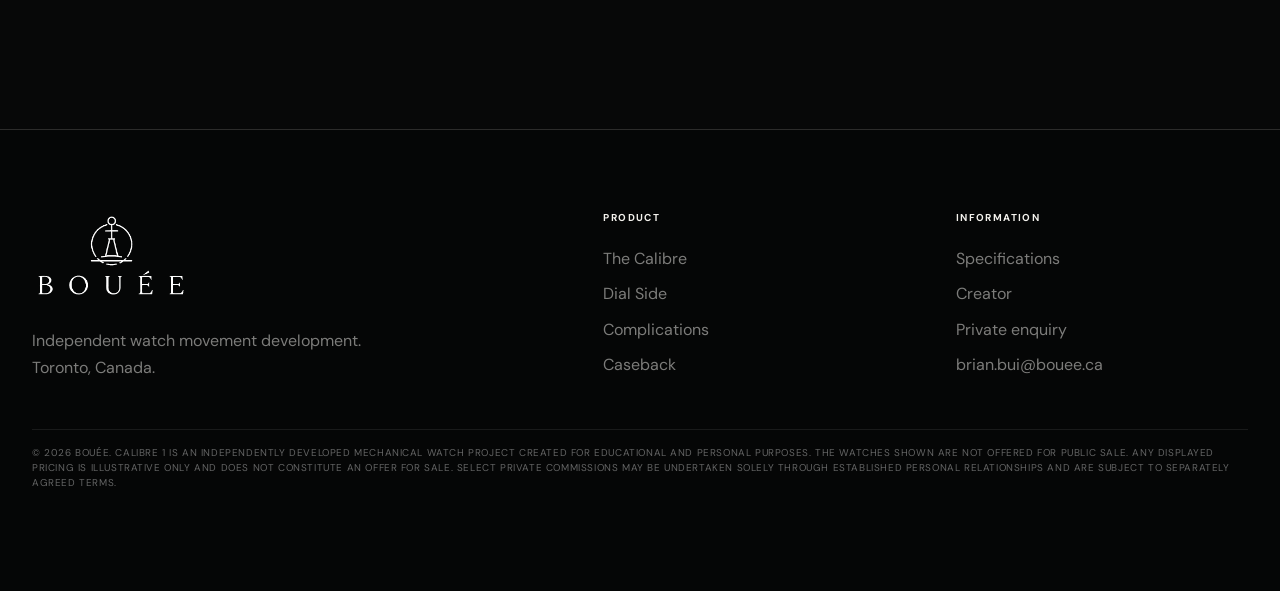
==== commit c57cea5f: "Update index.html" ====
--- a/Brian_Bui/index.html
+++ b/Brian_Bui/index.html
@@ -477,7 +477,7 @@
   <a class="skip-link" href="#main">Skip to content</a>
 
   <header class="site-header" data-header>
-    <a class="brand" href="index.html#top" aria-label="Bouée Calibre 1 home">
+    <a class="brand" href="../index.html#top" aria-label="Bouée Calibre 1 home">
       <img class="brand-logo-image" src="/assets/bouee-logo.png" alt="Bouée" />
     </a>
 
@@ -488,12 +488,12 @@
     </button>
 
     <nav class="site-navigation" id="site-navigation" data-navigation>
-      <a href="index.html#overview">Overview</a>
-      <a href="index.html#calibre">The Movement</a>
-      <a href="index.html#dial">Dial Side</a>
-      <a href="index.html#complications">Complications</a>
-      <a href="index.html#movement">Caseback</a>
-      <a href="index.html#specifications">Specifications</a>
+      <a href="../index.html#overview">Overview</a>
+      <a href="../index.html#calibre">The Movement</a>
+      <a href="../index.html#dial">Dial Side</a>
+      <a href="../index.html#complications">Complications</a>
+      <a href="../index.html#movement">Caseback</a>
+      <a href="../index.html#specifications">Specifications</a>
       <a href="/Brian_Bui/" aria-current="page">Creator</a>
       <a class="nav-action" href="index.html#contact">Enquire</a>
     </nav>
@@ -652,16 +652,16 @@
       </div>
       <div>
         <strong>Product</strong>
-        <a href="index.html#calibre">The Calibre</a>
-        <a href="index.html#dial">Dial Side</a>
-        <a href="index.html#complications">Complications</a>
-        <a href="index.html#movement">Caseback</a>
+        <a href="../index.html#calibre">The Calibre</a>
+        <a href="../index.html#dial">Dial Side</a>
+        <a href="../index.html#complications">Complications</a>
+        <a href="../index.html#movement">Caseback</a>
       </div>
       <div>
         <strong>Information</strong>
-        <a href="index.html#specifications">Specifications</a>
+        <a href="../index.html#specifications">Specifications</a>
         <a href="/Brian_Bui/">Creator</a>
-        <a href="index.html#contact">Private enquiry</a>
+        <a href="../index.html#contact">Private enquiry</a>
         <span>brian.bui@bouee.ca</span>
       </div>
       </div>
--- a/Brian_Bui/styles.css
+++ b/Brian_Bui/styles.css
@@ -0,0 +1,1839 @@
+:root {
+  --black: #000000;
+  --black-soft: #111313;
+  --graphite: #181b1b;
+  --paper: #ece9e1;
+  --paper-deep: #d8d2c5;
+  --white: #f4f2ed;
+  --muted: #a4a098;
+  --metal: #b3a98f;
+  --blue: #17384f;
+  --line: rgba(244, 242, 237, 0.16);
+  --dark-line: rgba(9, 10, 10, 0.16);
+  --serif: "Libre Caslon Display", Georgia, serif;
+  --sans: "DM Sans", Arial, sans-serif;
+  --shell: min(1440px, calc(100vw - 64px));
+  --header-height: 84px;
+}
+
+* { box-sizing: border-box; }
+html { scroll-behavior: smooth; background: var(--black); }
+body { margin: 0; color: var(--white); background: var(--black); font-family: var(--sans); font-size: 16px; line-height: 1.65; -webkit-font-smoothing: antialiased; }
+img, video { display: block; max-width: 100%; }
+button, input, select, textarea { font: inherit; }
+button, a, input, select, textarea { outline-offset: 4px; }
+a { color: inherit; text-decoration: none; }
+::selection { color: var(--black); background: var(--metal); }
+
+.sr-only { position: absolute; width: 1px; height: 1px; padding: 0; margin: -1px; overflow: hidden; clip: rect(0,0,0,0); white-space: nowrap; border: 0; }
+.skip-link { position: fixed; z-index: 1000; top: 16px; left: 16px; padding: 10px 14px; color: var(--black); background: var(--white); transform: translateY(-160%); transition: transform 180ms ease; }
+.skip-link:focus { transform: translateY(0); }
+.shell { width: var(--shell); margin-inline: auto; }
+
+.site-header { position: fixed; z-index: 100; top: 0; left: 0; width: 100%; height: var(--header-height); padding: 0 32px; display: flex; align-items: center; justify-content: space-between; border-bottom: 1px solid transparent; transition: height 250ms ease, background 250ms ease, border-color 250ms ease; }
+.site-header.is-scrolled { height: 70px; background: rgba(9,10,10,.88); border-color: var(--line); backdrop-filter: blur(16px); }
+.brand { display: inline-flex; flex-direction: column; line-height: 1; letter-spacing: .15em; }
+.brand span { font-family: var(--serif); font-size: 24px; }
+.brand small { margin-top: 7px; color: var(--metal); font-size: 8px; letter-spacing: .22em; }
+.site-navigation { display: flex; align-items: center; gap: 25px; }
+.site-navigation a { position: relative; color: rgba(244,242,237,.72); font-size: 10px; letter-spacing: .12em; text-transform: uppercase; }
+.site-navigation a:not(.nav-action)::after { content: ""; position: absolute; right: 0; bottom: -8px; left: 0; height: 1px; background: var(--metal); transform: scaleX(0); transform-origin: right; transition: transform 180ms ease; }
+.site-navigation a:hover::after, .site-navigation a:focus-visible::after { transform: scaleX(1); transform-origin: left; }
+.site-navigation a:hover, .site-navigation a:focus-visible { color: var(--white); }
+.nav-action { padding: 11px 15px; border: 1px solid rgba(179,169,143,.44); }
+.menu-button { display: none; width: 46px; height: 46px; padding: 0; border: 0; color: var(--white); background: transparent; }
+.menu-button i { display: block; width: 24px; height: 1px; margin: 6px auto; background: currentColor; transition: transform 180ms ease; }
+.page-progress { position: fixed; z-index: 120; top: 0; left: 0; width: 100%; height: 2px; }
+.page-progress span { display: block; width: 0; height: 100%; background: var(--metal); }
+
+.hero { position: relative; min-height: 100svh; overflow: hidden; display: flex; align-items: center; background: #050606; }
+.hero-image { position: absolute; inset: 0; width: 100%; height: 100%; object-fit: cover; object-position: center; }
+.hero-shade { position: absolute; inset: 0; background: linear-gradient(90deg, rgba(5,6,6,.94) 0%, rgba(5,6,6,.72) 35%, rgba(5,6,6,.22) 68%, rgba(5,6,6,.48) 100%), linear-gradient(0deg, rgba(5,6,6,.8) 0%, transparent 46%); }
+.hero-content { position: relative; z-index: 2; padding-top: 68px; }
+.eyebrow { margin: 0 0 22px; color: var(--metal); font-size: 10px; font-weight: 500; letter-spacing: .23em; text-transform: uppercase; }
+.eyebrow-dark { color: #716957; }
+.hero h1, h2, h3 { margin-top: 0; font-family: var(--serif); font-weight: 400; }
+.hero h1 { max-width: 1040px; margin-bottom: 30px; font-size: clamp(58px, 7.8vw, 122px); line-height: .92; letter-spacing: -.04em; }
+.hero-copy { max-width: 610px; margin: 0; color: rgba(244,242,237,.73); font-size: 18px; font-weight: 300; }
+.hero-actions { margin-top: 40px; display: flex; align-items: center; gap: 28px; }
+.button { min-height: 50px; padding: 0 20px; display: inline-flex; align-items: center; justify-content: center; border: 1px solid transparent; font-size: 10px; letter-spacing: .13em; text-transform: uppercase; cursor: pointer; }
+.button-primary { color: var(--black); background: var(--paper); }
+.button-primary:hover, .button-primary:focus-visible { background: var(--metal); }
+.text-link { padding-bottom: 4px; border-bottom: 1px solid rgba(244,242,237,.42); color: rgba(244,242,237,.82); font-size: 10px; letter-spacing: .11em; text-transform: uppercase; }
+.hero-details { position: absolute; z-index: 2; bottom: 30px; left: 50%; display: flex; justify-content: flex-end; gap: 24px; transform: translateX(-50%); color: rgba(244,242,237,.46); font-size: 9px; letter-spacing: .13em; text-transform: uppercase; }
+.hero-details span + span::before { content: "·"; margin-right: 24px; color: var(--metal); }
+
+.section { padding: 160px 0; }
+.section-paper { color: var(--black); background: var(--paper); }
+.section-graphite { background: var(--graphite); }
+.introduction-layout {
+  width: min(1180px, 100%);
+  margin-inline: auto;
+  display: grid;
+  grid-template-columns: minmax(0, 1fr) minmax(390px, .9fr);
+  gap: clamp(72px, 9vw, 150px);
+  align-items: center;
+}
+h2 { margin-bottom: 0; font-size: clamp(48px, 5.6vw, 84px); line-height: .98; letter-spacing: -.035em; }
+h3 { margin-bottom: 18px; font-size: clamp(29px, 3vw, 44px); line-height: 1.04; letter-spacing: -.025em; }
+.introduction-copy { max-width: 620px; padding-top: 0; color: rgba(9,10,10,.67); }
+.introduction-copy p { margin: 0 0 24px; }
+.lead { font-family: var(--serif); font-size: clamp(25px, 2.2vw, 35px); line-height: 1.26; color: rgba(244,242,237,.88); }
+.dark-lead { color: rgba(9,10,10,.88); }
+.section-heading { margin-bottom: 68px; display: grid; grid-template-columns: 1.1fr .55fr; gap: 10vw; align-items: end; }
+.section-heading > p { max-width: 540px; margin: 0 0 5px; color: rgba(244,242,237,.57); }
+.section-heading-dark > p { color: rgba(9,10,10,.62); }
+
+.dial-viewer { min-height: 720px; display: grid; grid-template-columns: minmax(0,1fr) 420px; border-top: 1px solid var(--line); border-bottom: 1px solid var(--line); }
+.dial-media { position: relative; overflow: hidden; min-height: 720px; background: #050606; }
+.dial-media img { width: 100%; height: 100%; min-height: 720px; object-fit: contain; padding: clamp(20px,3vw,52px); transition: transform 650ms ease, filter 650ms ease; }
+.dial-viewer[data-active-view="complete"] img { transform: scale(1.02); }
+.dial-viewer[data-active-view="time"] img { transform: scale(1.18) translateY(9%); }
+.dial-viewer[data-active-view="calendar"] img { transform: scale(1.17) translateY(2%); }
+.dial-viewer[data-active-view="tourbillon"] img { transform: scale(1.3) translateY(-14%); }
+.image-label { position: absolute; right: 18px; bottom: 16px; padding: 7px 9px; color: rgba(244,242,237,.5); background: rgba(9,10,10,.72); font-size: 9px; letter-spacing: .1em; text-transform: uppercase; backdrop-filter: blur(10px); }
+.dial-controls { display: flex; flex-direction: column; border-left: 1px solid var(--line); }
+.dial-control { flex: 1; min-height: 155px; padding: 28px 30px; display: grid; grid-template-columns: 42px 1fr; grid-template-areas: "number title" "number copy"; align-content: center; text-align: left; color: var(--white); background: transparent; border: 0; border-bottom: 1px solid var(--line); cursor: pointer; }
+.dial-control:last-child { border-bottom: 0; }
+.dial-control:hover, .dial-control:focus-visible, .dial-control.is-active { background: rgba(179,169,143,.08); }
+.dial-control span { grid-area: number; color: var(--metal); font-size: 10px; letter-spacing: .16em; }
+.dial-control strong { grid-area: title; font-family: var(--serif); font-size: 24px; font-weight: 400; }
+.dial-control small { grid-area: copy; margin-top: 8px; color: rgba(244,242,237,.5); line-height: 1.5; }
+
+.feature-panels { display: grid; gap: 110px; }
+.feature-panel { display: grid; grid-template-columns: minmax(0,1.05fr) minmax(320px,.95fr); align-items: stretch; }
+.feature-panel-reverse { grid-template-columns: minmax(320px,.95fr) minmax(0,1.05fr); }
+.feature-panel-reverse .feature-media { order: 2; }
+.feature-media { min-height: 620px; overflow: hidden; border: 1px solid var(--line); }
+.feature-media-dark { background: #050606; }
+.feature-media-light { background: var(--paper); border-color: var(--dark-line); }
+.feature-media img { width: 100%; height: 100%; min-height: 620px; object-fit: contain; padding: clamp(18px,2.4vw,40px); }
+.feature-media video { width: 100%;  height: 100%; object-fit: contain; padding: clamp(18px,2.4vw,40px); }
+.feature-copy { padding: clamp(44px,6vw,86px); display: flex; flex-direction: column; justify-content: center; background: #0f1111; }
+.feature-copy p:not(.eyebrow) { color: rgba(244,242,237,.62); }
+.feature-panel-light .feature-copy { color: var(--black); background: var(--paper); }
+.feature-panel-light .feature-copy p:not(.eyebrow) { color: rgba(9,10,10,.65); }
+.mini-specs { margin: 28px 0 0; display: grid; grid-template-columns: repeat(3,1fr); border-top: 1px solid var(--line); }
+.mini-specs div { padding: 20px 16px 0 0; }
+.mini-specs dt { color: rgba(244,242,237,.42); font-size: 9px; letter-spacing: .12em; text-transform: uppercase; }
+.mini-specs dd { margin: 8px 0 0; font-family: var(--serif); font-size: 21px; }
+
+.movement-section { position: relative; min-height: 920px; overflow: hidden; display: flex; align-items: center; background: #050606; }
+.movement-background { position: absolute; inset: 0; width: 100%; height: 100%; object-fit: cover; object-position: center; }
+.movement-overlay { position: absolute; inset: 0; background: linear-gradient(90deg, rgba(5,6,6,.92) 0%, rgba(5,6,6,.72) 39%, rgba(5,6,6,.12) 74%), linear-gradient(0deg, rgba(5,6,6,.55), transparent 40%); }
+.movement-content { position: relative; z-index: 2; }
+.movement-content h2 { max-width: 700px; }
+.movement-content > p:not(.eyebrow,.lead) { max-width: 610px; color: rgba(244,242,237,.62); }
+.movement-points { max-width: 620px; margin-top: 34px; display: grid; grid-template-columns: 1fr 1fr; border-top: 1px solid var(--line); border-left: 1px solid var(--line); }
+.movement-points span { padding: 18px 20px; border-right: 1px solid var(--line); border-bottom: 1px solid var(--line); color: rgba(244,242,237,.72); font-size: 10px; letter-spacing: .11em; text-transform: uppercase; }
+
+.finishing-layout { display: grid; grid-template-columns: minmax(0,1.15fr) minmax(360px,.85fr); gap: 70px; align-items: stretch; }
+.finishing-main { min-height: 680px; overflow: hidden; border: 1px solid var(--dark-line); background: #050606; }
+.finishing-main img { width: 100%; height: 100%; min-height: 680px; object-fit: contain; padding: 28px; }
+.finishing-list { border-top: 1px solid var(--dark-line); }
+.finishing-list article { min-height: 150px; padding: 28px 0; display: grid; grid-template-columns: 56px 1fr; border-bottom: 1px solid var(--dark-line); }
+.finishing-list article > span { color: #716957; font-size: 10px; letter-spacing: .15em; }
+.finishing-list h3 { margin-bottom: 7px; font-size: 27px; }
+.finishing-list p { margin: 0; color: rgba(9,10,10,.62); }
+
+.construction-section { padding-bottom: 0; }
+.scrub-layout { min-height: 210vh; display: grid; grid-template-columns: minmax(0,1fr) minmax(310px,.72fr); gap: clamp(44px,7vw,100px); align-items: start; }
+.scrub-frame { position: sticky; top: 100px; width: min(100%,560px); aspect-ratio: 4 / 5; margin: 0 auto; padding: 8px; overflow: hidden; border: 1px solid rgba(179,169,143,.55); background: #050606; }
+.scrub-frame video { width: 100%; height: 100%; object-fit: contain; object-position: center; background: #000; }
+.scrub-controls { position: sticky; top: 130px; padding: 48px 0 48px 44px; border-left: 1px solid var(--line); }
+.scrub-controls h3 { margin-bottom: 34px; }
+.scrub-controls label { display: block; margin-bottom: 12px; color: var(--muted); font-size: 9px; letter-spacing: .14em; text-transform: uppercase; }
+.scrub-controls input[type="range"] { width: 100%; accent-color: var(--metal); cursor: ew-resize; }
+.scrub-status { margin-top: 10px; display: grid; grid-template-columns: 1fr auto 1fr; gap: 12px; color: rgba(244,242,237,.42); font-size: 9px; letter-spacing: .1em; text-transform: uppercase; }
+.scrub-status output { color: var(--metal); }
+.scrub-status span:last-child { text-align: right; }
+.scrub-controls > p:last-child { margin-top: 34px; color: rgba(244,242,237,.52); font-size: 13px; }
+
+.render-gallery { display: grid; grid-template-columns: 1.2fr .8fr .8fr; grid-template-rows: 360px 360px; gap: 18px; }
+.render-gallery figure { position: relative; margin: 0; overflow: hidden; border: 1px solid var(--line); background: #050606; }
+.render-gallery figure:first-child { grid-row: 1 / 3; }
+.render-gallery img { width: 100%; height: 100%; object-fit: contain; padding: 18px; }
+.render-gallery figcaption { position: absolute; right: 15px; bottom: 14px; padding: 7px 9px; color: rgba(244,242,237,.64); background: rgba(9,10,10,.74); font-size: 9px; letter-spacing: .11em; text-transform: uppercase; }
+
+.specifications-layout { display: grid; grid-template-columns: .9fr 1.1fr; gap: 8vw; align-items: stretch; }
+.specification-list { margin: 0; }
+.specification-list div { padding: 19px 0; display: grid; grid-template-columns: minmax(150px,.75fr) 1.25fr; gap: 24px; border-bottom: 1px solid var(--line); }
+.specification-list dt { color: rgba(244,242,237,.4); font-size: 9px; letter-spacing: .12em; text-transform: uppercase; }
+.specification-list dd { margin: 0; font-size: 14px; }
+.specification-image { min-height: 650px; overflow: hidden; border: 1px solid var(--line); background: #050606; }
+.specification-image img { width: 100%; height: 100%; min-height: 650px; object-fit: contain; padding: 28px; }
+
+.contact-section { background: #070808; }
+.contact-layout { display: grid; grid-template-columns: .8fr 1.2fr; gap: 9vw; }
+.contact-layout > div:first-child > p:not(.eyebrow) { max-width: 500px; color: rgba(244,242,237,.6); }
+.contact-options { margin-top: 38px; display: flex; flex-direction: column; gap: 10px; color: var(--metal); font-size: 10px; letter-spacing: .13em; text-transform: uppercase; }
+.contact-form { padding: 50px; border: 1px solid var(--line); }
+.field-row { display: grid; grid-template-columns: 1fr 1fr; gap: 24px; }
+.contact-form label { display: block; margin-bottom: 24px; color: var(--muted); font-size: 9px; letter-spacing: .12em; text-transform: uppercase; }
+.contact-form input, .contact-form select, .contact-form textarea { width: 100%; margin-top: 9px; padding: 13px 0; color: var(--white); background: transparent; border: 0; border-bottom: 1px solid rgba(244,242,237,.24); border-radius: 0; font-size: 15px; letter-spacing: normal; text-transform: none; }
+.contact-form select option { color: var(--black); }
+.contact-form textarea { resize: vertical; }
+.form-footer { margin-top: 20px; display: flex; justify-content: space-between; align-items: center; gap: 24px; }
+.form-footer small { color: rgba(244,242,237,.4); }
+.form-message { margin-top: 24px; padding: 16px; border-left: 1px solid var(--metal); color: rgba(244,242,237,.72); background: rgba(179,169,143,.08); }
+
+.site-footer { padding: 80px 0; color: rgba(244,242,237,.5); background: #050606; border-top: 1px solid var(--line); }
+.footer-layout { display: grid; grid-template-columns: 1.4fr .8fr .8fr; gap: 60px; }
+.footer-layout > div { display: flex; flex-direction: column; align-items: flex-start; gap: 9px; }
+.footer-layout strong { margin-bottom: 10px; color: var(--white); font-size: 10px; letter-spacing: .14em; text-transform: uppercase; }
+.footer-layout a:hover, .footer-layout a:focus-visible { color: var(--white); }
+.footer-brand { color: var(--white); }
+.footer-layout p { margin: 18px 0 0; }
+
+@media (max-width: 1120px) {
+  .site-navigation { gap: 16px; }
+  .site-navigation a { font-size: 9px; }
+  .dial-viewer { grid-template-columns: 1fr 360px; }
+  .feature-panel, .feature-panel-reverse { grid-template-columns: 1fr 1fr; }
+}
+
+@media (max-width: 1120px) {
+  .introduction-layout {
+    width: min(100%, 980px);
+    grid-template-columns: minmax(0, .95fr) minmax(340px, 1.05fr);
+    gap: clamp(48px, 7vw, 90px);
+  }
+}
+
+@media (max-width: 900px) {
+  :root { --shell: min(100% - 38px, 760px); --header-height: 72px; }
+  .site-header { padding: 0 19px; }
+  .menu-button { display: block; }
+  .menu-button.is-open i:first-of-type { transform: translateY(3.5px) rotate(45deg); }
+  .menu-button.is-open i:last-of-type { transform: translateY(-3.5px) rotate(-45deg); }
+  .site-navigation { position: fixed; inset: 0; z-index: -1; padding: 110px 24px 40px; display: flex; flex-direction: column; align-items: flex-start; gap: 24px; background: rgba(9,10,10,.98); opacity: 0; pointer-events: none; transition: opacity 180ms ease; }
+  .site-navigation.is-open { opacity: 1; pointer-events: auto; }
+  .site-navigation a { font-family: var(--serif); font-size: 31px; letter-spacing: -.02em; text-transform: none; }
+  .nav-action { margin-top: auto; font-family: var(--sans) !important; font-size: 10px !important; letter-spacing: .12em !important; text-transform: uppercase !important; }
+  .hero { align-items: flex-end; padding-bottom: 150px; }
+  .hero-image { object-position: 58% center; }
+  .hero-shade { background: linear-gradient(0deg, rgba(5,6,6,.98) 0%, rgba(5,6,6,.62) 48%, rgba(5,6,6,.14) 82%), linear-gradient(90deg, rgba(5,6,6,.55), transparent 75%); }
+  .hero h1 { font-size: clamp(50px,14vw,82px); }
+  .hero-actions { align-items: flex-start; flex-direction: column; gap: 18px; }
+  .hero-details { bottom: 24px; flex-wrap: wrap; justify-content: flex-start; gap: 8px 16px; }
+  .hero-details span + span::before { margin-right: 16px; }
+  .section { padding: 110px 0; }
+  .introduction-layout, .section-heading, .dial-viewer, .feature-panel, .feature-panel-reverse, .finishing-layout, .scrub-layout, .specifications-layout, .contact-layout { grid-template-columns: 1fr; }
+  .introduction-layout, .section-heading { gap: 44px; }
+  .introduction-copy { padding-top: 0; }
+  .section-heading { align-items: start; }
+  .dial-viewer { min-height: 0; }
+  .dial-media img { min-height: 500px; }
+  .dial-controls { border-top: 1px solid var(--line); border-left: 0; }
+  .dial-control { min-height: 130px; }
+  .feature-panel-reverse .feature-media { order: 0; }
+  .feature-media, .feature-media img { min-height: 500px; }
+  .feature-panels { gap: 70px; }
+  .movement-section { min-height: 780px; }
+  .movement-background { object-position: 65% center; }
+  .finishing-layout, .specifications-layout, .contact-layout { gap: 60px; }
+  .scrub-layout { min-height: 190vh; gap: 44px; }
+  .scrub-frame { top: 84px; width: min(100%,510px); }
+  .scrub-controls { position: relative; top: auto; padding: 30px 0; border-top: 1px solid var(--line); border-left: 0; }
+  .render-gallery { grid-template-columns: 1fr 1fr; grid-template-rows: repeat(3,320px); }
+  .render-gallery figure:first-child { grid-row: auto; grid-column: 1 / -1; }
+  .specification-image, .specification-image img { min-height: 500px; }
+  .contact-form { padding: 32px 24px; }
+  .footer-layout { grid-template-columns: 1fr 1fr; }
+  .footer-layout > div:first-child { grid-column: 1 / -1; }
+}
+
+@media (max-width: 560px) {
+  .hero-copy { font-size: 16px; }
+  .hero-details { display: none; }
+  .dial-media img { min-height: 390px; padding: 12px; }
+  .dial-control { padding: 24px 18px; grid-template-columns: 34px 1fr; }
+  .feature-media, .feature-media img { min-height: 390px; }
+  .feature-copy { padding: 42px 24px; }
+  .mini-specs { grid-template-columns: 1fr; }
+  .mini-specs div { padding: 16px 0; border-bottom: 1px solid var(--line); }
+  .movement-points { grid-template-columns: 1fr; }
+  .finishing-main, .finishing-main img { min-height: 440px; }
+  .render-gallery { grid-template-columns: 1fr; grid-template-rows: repeat(5,300px); }
+  .render-gallery figure:first-child { grid-column: auto; }
+  .specification-list div { grid-template-columns: 1fr; gap: 7px; }
+  .field-row, .footer-layout { grid-template-columns: 1fr; }
+  .form-footer { align-items: flex-start; flex-direction: column; }
+  .footer-layout > div:first-child { grid-column: auto; }
+}
+
+@media (prefers-reduced-motion: reduce) {
+  html { scroll-behavior: auto; }
+  *, *::before, *::after { animation-duration: .01ms !important; animation-iteration-count: 1 !important; transition-duration: .01ms !important; }
+}
+
+/* =========================================================
+   V3 REVISED LAYOUT
+   ========================================================= */
+
+/* Hero without an image */
+.hero-without-image {
+  isolation: isolate;
+  background:
+    radial-gradient(circle at 76% 42%, rgba(179, 169, 143, 0.12), transparent 24%),
+    linear-gradient(135deg, #050606 0%, #0b0c0c 58%, #111311 100%);
+}
+
+.hero-grid {
+  position: absolute;
+  inset: 0;
+  z-index: 0;
+  opacity: 0.18;
+  background-image:
+    linear-gradient(rgba(244, 242, 237, 0.08) 1px, transparent 1px),
+    linear-gradient(90deg, rgba(244, 242, 237, 0.08) 1px, transparent 1px);
+  background-size: 88px 88px;
+  mask-image: linear-gradient(90deg, transparent 5%, #000 56%, #000 100%);
+}
+
+.hero-orbit {
+  position: absolute;
+  z-index: 0;
+  border: 1px solid rgba(179, 169, 143, 0.19);
+  border-radius: 50%;
+  pointer-events: none;
+}
+
+.hero-orbit-large {
+  top: 50%;
+  right: -9vw;
+  width: min(58vw, 850px);
+  aspect-ratio: 1;
+  transform: translateY(-50%);
+}
+
+.hero-orbit-small {
+  top: 50%;
+  right: 8vw;
+  width: min(27vw, 390px);
+  aspect-ratio: 1;
+  transform: translateY(-50%);
+}
+
+.hero-without-image::after {
+  content: "01";
+  position: absolute;
+  right: clamp(28px, 6vw, 100px);
+  bottom: 86px;
+  z-index: 0;
+  color: rgba(244, 242, 237, 0.08);
+  font-family: var(--serif);
+  font-size: clamp(120px, 20vw, 320px);
+  line-height: 0.7;
+}
+
+/* Static, uncropped calendar and time display */
+.dial-static-layout {
+  display: grid;
+  grid-template-columns: minmax(0, 1.3fr) minmax(300px, 0.7fr);
+  gap: clamp(42px, 7vw, 110px);
+  align-items: center;
+  padding-block: clamp(24px, 4vw, 54px);
+  border-top: 1px solid var(--line);
+  border-bottom: 1px solid var(--line);
+}
+
+.dial-static-media {
+  position: relative;
+  margin: 0;
+  overflow: hidden;
+  background: #050606;
+  border: 1px solid var(--line);
+}
+
+.dial-static-media img {
+  width: 100%;
+  height: auto;
+  object-fit: contain;
+  object-position: center;
+}
+
+.dial-static-media figcaption {
+  position: absolute;
+  right: 16px;
+  bottom: 14px;
+  padding: 7px 9px;
+  color: rgba(244, 242, 237, 0.62);
+  background: rgba(5, 6, 6, 0.78);
+  font-size: 9px;
+  letter-spacing: 0.11em;
+  text-transform: uppercase;
+  backdrop-filter: blur(10px);
+}
+
+.dial-static-copy p:not(.eyebrow) {
+  margin: 0;
+  color: rgba(244, 242, 237, 0.62);
+}
+
+.dial-static-copy h3 {
+  margin-bottom: 24px;
+}
+
+/* Exact portrait ratio of the revised scrub video */
+.scrub-frame {
+  aspect-ratio: 5 / 8;
+}
+
+.scrub-frame video {
+  display: block;
+  width: 100%;
+  height: 100%;
+  object-fit: contain;
+  object-position: center;
+}
+
+@media (max-width: 1120px) {
+  .introduction-layout {
+    width: min(100%, 980px);
+    grid-template-columns: minmax(0, .95fr) minmax(340px, 1.05fr);
+    gap: clamp(48px, 7vw, 90px);
+  }
+}
+
+@media (max-width: 900px) {
+  .hero-grid {
+    mask-image: linear-gradient(0deg, #000, transparent 82%);
+  }
+
+  .hero-orbit-large {
+    top: 34%;
+    right: -38vw;
+    width: 105vw;
+  }
+
+  .hero-orbit-small {
+    top: 34%;
+    right: -1vw;
+    width: 48vw;
+  }
+
+  .dial-static-layout {
+    grid-template-columns: 1fr;
+  }
+
+  .dial-static-copy {
+    max-width: 660px;
+  }
+}
+
+@media (max-width: 560px) {
+  .hero-orbit-large {
+    right: -62vw;
+    width: 145vw;
+  }
+
+  .hero-orbit-small {
+    right: -8vw;
+    width: 64vw;
+  }
+}
+
+/* =========================================================
+   V3 REVISION 2
+   ========================================================= */
+
+/* Remove borders directly surrounding image and video media. */
+.dial-static-media,
+.feature-media,
+.finishing-main,
+.scrub-frame {
+  border: 0;
+}
+
+/* Restore the rendered hero image. */
+.hero-image {
+  transform: scale(1.01);
+}
+
+/* Filler images remain fully visible and uncropped. */
+.dial-static-media {
+  background: transparent;
+}
+
+.dial-static-media img,
+.finishing-main img {
+  display: block;
+  width: 100%;
+  height: auto;
+  min-height: 0;
+  object-fit: contain;
+  object-position: center;
+  padding: 0;
+}
+
+/* Clean exploded-view layout: media and slider only. */
+.scrub-layout-simple {
+  min-height: 210vh;
+  display: block;
+}
+
+.scrub-media-column {
+  position: sticky;
+  top: 100px;
+  width: min(100%, 620px);
+  margin: 0 auto;
+}
+
+.scrub-frame {
+  position: relative;
+  top: auto;
+  width: 100%;
+  margin: 0;
+  padding: 0;
+  background: transparent;
+}
+
+.scrub-frame video {
+  background: transparent;
+}
+
+.scrub-slider {
+  width: min(100%, 560px);
+  margin: 24px auto 0;
+}
+
+.scrub-slider input[type="range"] {
+  width: 100%;
+  accent-color: var(--metal);
+  cursor: ew-resize;
+}
+
+/* Specifications presented over a full-background movement render. */
+.specifications-section {
+  position: relative;
+  min-height: 1040px;
+  overflow: hidden;
+  display: flex;
+  align-items: center;
+  background: #050606;
+}
+
+.specifications-background {
+  position: absolute;
+  inset: 0;
+  width: 100%;
+  height: 100%;
+  object-fit: cover;
+  object-position: center;
+}
+
+.specifications-overlay {
+  position: absolute;
+  inset: 0;
+  background:
+    linear-gradient(90deg, rgba(5, 6, 6, 0.96) 0%, rgba(5, 6, 6, 0.86) 48%, rgba(5, 6, 6, 0.48) 78%, rgba(5, 6, 6, 0.36) 100%),
+    linear-gradient(0deg, rgba(5, 6, 6, 0.78) 0%, transparent 46%);
+}
+
+.specifications-content {
+  position: relative;
+  z-index: 2;
+  display: grid;
+  grid-template-columns: minmax(280px, 0.72fr) minmax(520px, 1.28fr);
+  gap: clamp(60px, 9vw, 150px);
+  align-items: start;
+  padding-block: 150px;
+}
+
+.specifications-heading {
+  position: sticky;
+  top: 130px;
+}
+
+.specifications-heading h2 {
+  margin-bottom: 28px;
+}
+
+.specifications-heading > p:last-child {
+  max-width: 430px;
+  margin: 0;
+  color: rgba(244, 242, 237, 0.62);
+}
+
+.specification-list-overlay {
+  padding: 20px 36px;
+  background: rgba(5, 6, 6, 0.56);
+  backdrop-filter: blur(14px);
+}
+
+.specification-list-overlay div {
+  border-color: rgba(244, 242, 237, 0.2);
+}
+
+.specification-list-overlay dt {
+  color: rgba(244, 242, 237, 0.48);
+}
+
+.specification-list-overlay dd {
+  color: var(--white);
+}
+
+@media (max-width: 1120px) {
+  .introduction-layout {
+    width: min(100%, 980px);
+    grid-template-columns: minmax(0, .95fr) minmax(340px, 1.05fr);
+    gap: clamp(48px, 7vw, 90px);
+  }
+}
+
+@media (max-width: 900px) {
+  .scrub-media-column {
+    top: 84px;
+  }
+
+  .specifications-section {
+    min-height: auto;
+  }
+
+  .specifications-background {
+    object-position: 64% center;
+  }
+
+  .specifications-content {
+    grid-template-columns: 1fr;
+    gap: 52px;
+    padding-block: 120px;
+  }
+
+  .specifications-heading {
+    position: relative;
+    top: auto;
+  }
+
+  .specification-list-overlay {
+    padding: 18px 24px;
+  }
+}
+
+@media (max-width: 560px) {
+  .scrub-slider {
+    margin-top: 18px;
+  }
+
+  .specifications-content {
+    padding-block: 100px;
+  }
+
+  .specification-list-overlay {
+    padding: 10px 18px;
+  }
+}
+
+
+/* =========================================================
+   V3 REVISION 3
+   ========================================================= */
+
+/* Remove the decorative box lines around the calendar/time section. */
+.dial-static-layout {
+  border-top: 0;
+  border-bottom: 0;
+  padding-block: 0;
+}
+
+/* Keep the explanatory copy open rather than visually boxed in. */
+.dial-static-copy {
+  padding: 0;
+  border: 0;
+}
+
+/* Remove the boxed grid treatment from the rear-side construction labels. */
+.movement-points {
+  gap: 12px 28px;
+  border-top: 0;
+  border-left: 0;
+}
+
+.movement-points span {
+  padding: 8px 0;
+  border-right: 0;
+  border-bottom: 0;
+}
+
+/* Remove the outer rule from the finishing list while retaining light row separation. */
+.finishing-list {
+  border-top: 0;
+}
+
+/* =========================================================
+   V3 REVISION 4 — FINISHING CAROUSEL
+   ========================================================= */
+
+.finishing-carousel {
+  position: relative;
+}
+
+.finishing-carousel-viewport {
+  position: relative;
+  min-height: clamp(620px, 68vw, 920px);
+  overflow: hidden;
+  background: #050606;
+}
+
+.finishing-slide {
+  position: absolute;
+  inset: 0;
+  margin: 0;
+  opacity: 0;
+  visibility: hidden;
+  pointer-events: none;
+  transition: opacity 500ms ease, visibility 500ms ease;
+}
+
+.finishing-slide.is-active {
+  position: relative;
+  opacity: 1;
+  visibility: visible;
+  pointer-events: auto;
+}
+
+.finishing-slide img {
+  width: 100%;
+  height: clamp(620px, 68vw, 920px);
+  object-fit: cover;
+  object-position: center;
+}
+
+.finishing-slide figcaption {
+  position: absolute;
+  z-index: 2;
+  right: clamp(22px, 4vw, 62px);
+  bottom: clamp(22px, 4vw, 58px);
+  width: min(470px, calc(100% - 44px));
+  padding: clamp(24px, 3vw, 38px);
+  color: var(--white);
+  background: rgba(5, 6, 6, 0.76);
+  backdrop-filter: blur(16px);
+}
+
+.finishing-slide-number {
+  display: block;
+  margin-bottom: 16px;
+  color: var(--metal);
+  font-size: 10px;
+  letter-spacing: 0.16em;
+  text-transform: uppercase;
+}
+
+.finishing-slide figcaption h3 {
+  margin-bottom: 12px;
+  font-size: clamp(30px, 3vw, 44px);
+}
+
+.finishing-slide figcaption p {
+  margin: 0;
+  color: rgba(244, 242, 237, 0.68);
+}
+
+.finishing-carousel-controls {
+  display: grid;
+  grid-template-columns: minmax(130px, 1fr) auto minmax(130px, 1fr);
+  align-items: center;
+  gap: 24px;
+  margin-top: 24px;
+}
+
+.finishing-carousel-button {
+  min-height: 46px;
+  padding: 0;
+  display: inline-flex;
+  align-items: center;
+  gap: 12px;
+  color: rgba(9, 10, 10, 0.72);
+  background: transparent;
+  border: 0;
+  font-size: 10px;
+  letter-spacing: 0.13em;
+  text-transform: uppercase;
+  cursor: pointer;
+}
+
+.finishing-carousel-button:last-child {
+  justify-self: end;
+}
+
+.finishing-carousel-button:hover,
+.finishing-carousel-button:focus-visible {
+  color: var(--black);
+}
+
+.finishing-carousel-button span {
+  color: #716957;
+  font-size: 18px;
+  line-height: 1;
+}
+
+.finishing-carousel-dots {
+  display: flex;
+  align-items: center;
+  justify-content: center;
+  gap: 12px;
+}
+
+.finishing-carousel-dot {
+  width: 34px;
+  height: 2px;
+  padding: 0;
+  border: 0;
+  background: rgba(9, 10, 10, 0.22);
+  cursor: pointer;
+  transition: background 180ms ease, transform 180ms ease;
+}
+
+.finishing-carousel-dot:hover,
+.finishing-carousel-dot:focus-visible {
+  background: rgba(9, 10, 10, 0.5);
+}
+
+.finishing-carousel-dot.is-active {
+  background: #716957;
+  transform: scaleX(1.15);
+}
+
+@media (max-width: 1120px) {
+  .introduction-layout {
+    width: min(100%, 980px);
+    grid-template-columns: minmax(0, .95fr) minmax(340px, 1.05fr);
+    gap: clamp(48px, 7vw, 90px);
+  }
+}
+
+@media (max-width: 900px) {
+  .finishing-carousel-viewport,
+  .finishing-slide img {
+    min-height: 0;
+    height: auto;
+  }
+
+  .finishing-slide.is-active {
+    display: grid;
+  }
+
+  .finishing-slide img {
+    aspect-ratio: 4 / 3;
+    object-fit: cover;
+  }
+
+  .finishing-slide figcaption {
+    position: relative;
+    right: auto;
+    bottom: auto;
+    width: 100%;
+    background: #111210;
+    backdrop-filter: none;
+  }
+}
+
+@media (max-width: 560px) {
+  .finishing-carousel-controls {
+    grid-template-columns: 1fr 1fr;
+    gap: 14px 20px;
+  }
+
+  .finishing-carousel-dots {
+    grid-column: 1 / -1;
+    grid-row: 1;
+  }
+
+  .finishing-carousel-button {
+    grid-row: 2;
+  }
+
+  .finishing-carousel-dot {
+    width: 24px;
+  }
+}
+
+
+/* =========================================================
+   V3 REVISION 5 — CALIBRE OVERLAY AND SCROLL BUFFERS
+   ========================================================= */
+
+.construction-section {
+  position: relative;
+  min-height: 300vh;
+  padding: 0;
+  overflow: visible;
+}
+
+.scrub-layout-simple {
+  min-height: 300vh;
+  padding-top: 22vh;
+  padding-bottom: 22vh;
+}
+
+.scrub-media-column {
+  top: 92px;
+}
+
+.scrub-frame {
+  isolation: isolate;
+}
+
+.scrub-frame::after {
+  content: "";
+  position: absolute;
+  z-index: 1;
+  inset: 0;
+  pointer-events: none;
+  background:
+    linear-gradient(180deg, rgba(4, 5, 5, 0.84) 0%, rgba(4, 5, 5, 0.38) 29%, transparent 55%),
+    linear-gradient(90deg, rgba(4, 5, 5, 0.52) 0%, transparent 72%);
+}
+
+.scrub-overlay-copy {
+  position: absolute;
+  z-index: 2;
+  top: clamp(26px, 4vw, 52px);
+  right: clamp(24px, 4vw, 50px);
+  left: clamp(24px, 4vw, 50px);
+  max-width: 470px;
+  pointer-events: none;
+}
+
+.scrub-overlay-copy .eyebrow {
+  margin-bottom: 14px;
+}
+
+.scrub-overlay-copy h2 {
+  margin: 0;
+  color: var(--white);
+  font-size: clamp(48px, 6vw, 76px);
+  line-height: 0.94;
+}
+
+.scrub-overlay-copy > p:last-child {
+  max-width: 430px;
+  margin: 22px 0 0;
+  color: rgba(244, 242, 237, 0.72);
+  font-size: 14px;
+  line-height: 1.7;
+}
+
+@media (max-width: 1120px) {
+  .introduction-layout {
+    width: min(100%, 980px);
+    grid-template-columns: minmax(0, .95fr) minmax(340px, 1.05fr);
+    gap: clamp(48px, 7vw, 90px);
+  }
+}
+
+@media (max-width: 900px) {
+  .construction-section,
+  .scrub-layout-simple {
+    min-height: 270vh;
+  }
+
+  .scrub-layout-simple {
+    padding-top: 18vh;
+    padding-bottom: 18vh;
+  }
+
+  .scrub-media-column {
+    top: 78px;
+  }
+
+  .scrub-overlay-copy h2 {
+    font-size: clamp(44px, 13vw, 68px);
+  }
+}
+
+@media (max-width: 560px) {
+  .construction-section,
+  .scrub-layout-simple {
+    min-height: 250vh;
+  }
+
+  .scrub-layout-simple {
+    padding-top: 14vh;
+    padding-bottom: 14vh;
+  }
+
+  .scrub-overlay-copy {
+    top: 24px;
+    right: 20px;
+    left: 20px;
+  }
+
+  .scrub-overlay-copy > p:last-child {
+    margin-top: 14px;
+    font-size: 12px;
+    line-height: 1.55;
+  }
+}
+
+
+/* =========================================================
+   V3 REVISION 6 — INDEPENDENT CALIBRE TEXT OVERLAY
+   ========================================================= */
+
+/* The text is now a sibling of the video frame rather than a child of it.
+   This lets it extend beyond the portrait video and sit farther left. */
+.scrub-media-column {
+  position: sticky;
+  overflow: visible;
+}
+
+.scrub-frame::after {
+  background:
+    linear-gradient(90deg, rgba(4, 5, 5, 0.46) 0%, rgba(4, 5, 5, 0.14) 28%, transparent 58%);
+}
+
+.scrub-overlay-copy {
+  position: absolute;
+  z-index: 4;
+  top: clamp(48px, 8vh, 104px);
+  left: clamp(-430px, -23vw, -270px);
+  right: auto;
+  width: min(500px, 38vw);
+  max-width: none;
+  padding: 26px 115px 28px 0;
+  pointer-events: none;
+}
+
+.scrub-overlay-copy::before {
+  content: "";
+  position: absolute;
+  z-index: -1;
+  top: -34px;
+  right: 0;
+  bottom: -34px;
+  left: -12vw;
+  pointer-events: none;
+  background: linear-gradient(
+    90deg,
+    rgba(4, 5, 5, 0.93) 0%,
+    rgba(4, 5, 5, 0.82) 48%,
+    rgba(4, 5, 5, 0.42) 76%,
+    transparent 100%
+  );
+}
+
+.scrub-overlay-copy h2 {
+  max-width: 420px;
+}
+
+.scrub-overlay-copy > p:last-child {
+  max-width: 390px;
+}
+
+@media (max-width: 1200px) {
+  .scrub-overlay-copy {
+    left: clamp(-270px, -19vw, -180px);
+    width: min(430px, 42vw);
+    padding-right: 80px;
+  }
+}
+
+@media (max-width: 1120px) {
+  .introduction-layout {
+    width: min(100%, 980px);
+    grid-template-columns: minmax(0, .95fr) minmax(340px, 1.05fr);
+    gap: clamp(48px, 7vw, 90px);
+  }
+}
+
+@media (max-width: 900px) {
+  .scrub-overlay-copy {
+    top: 32px;
+    left: -18px;
+    width: min(470px, calc(100vw - 58px));
+    padding: 22px 70px 24px 0;
+  }
+
+  .scrub-overlay-copy::before {
+    left: -42px;
+  }
+}
+
+@media (max-width: 560px) {
+  .scrub-overlay-copy {
+    top: 22px;
+    left: 14px;
+    width: calc(100% - 28px);
+    padding: 18px 28px 20px 0;
+  }
+
+  .scrub-overlay-copy::before {
+    top: -22px;
+    bottom: -22px;
+    left: -28px;
+  }
+
+  .scrub-overlay-copy h2 {
+    font-size: clamp(42px, 13vw, 62px);
+  }
+}
+
+
+/* =========================================================
+   V3 REVISION 7 — CONTAINED CALIBRE COPY
+   ========================================================= */
+
+/* Keep both the copy and video inside the standard page shell. */
+.scrub-layout-simple {
+  position: relative;
+  display: grid;
+  grid-template-columns: minmax(250px, 0.72fr) minmax(440px, 1.28fr);
+  column-gap: clamp(20px, 3vw, 48px);
+  align-items: start;
+}
+
+/* The copy occupies the left grid column and remains within the viewport. */
+.scrub-overlay-copy {
+  position: sticky;
+  z-index: 4;
+  top: clamp(118px, 16vh, 178px);
+  left: auto;
+  right: auto;
+  grid-column: 1;
+  grid-row: 1;
+  width: 100%;
+  max-width: 470px;
+  margin: 0;
+  padding: 28px clamp(42px, 5vw, 88px) 30px 0;
+  pointer-events: none;
+}
+
+/* Fade extends into the video without extending beyond the page shell. */
+.scrub-overlay-copy::before {
+  top: -34px;
+  right: -150px;
+  bottom: -34px;
+  left: -32px;
+  background: linear-gradient(
+    90deg,
+    rgba(4, 5, 5, 0.95) 0%,
+    rgba(4, 5, 5, 0.84) 48%,
+    rgba(4, 5, 5, 0.42) 76%,
+    transparent 100%
+  );
+}
+
+.scrub-overlay-copy h2,
+.scrub-overlay-copy > p:last-child {
+  max-width: 100%;
+}
+
+/* Pull the portrait video slightly toward the copy while keeping it in the shell. */
+.scrub-media-column {
+  position: sticky;
+  top: 92px;
+  grid-column: 2;
+  grid-row: 1;
+  width: min(100%, 620px);
+  margin: 0 auto 0 clamp(-96px, -6vw, -42px);
+  overflow: visible;
+}
+
+@media (max-width: 1100px) {
+  .scrub-layout-simple {
+    grid-template-columns: minmax(230px, 0.8fr) minmax(400px, 1.2fr);
+    column-gap: 18px;
+  }
+
+  .scrub-overlay-copy {
+    top: 124px;
+    padding-right: 42px;
+  }
+
+  .scrub-overlay-copy::before {
+    right: -95px;
+  }
+
+  .scrub-media-column {
+    margin-left: -48px;
+  }
+}
+
+@media (max-width: 1120px) {
+  .introduction-layout {
+    width: min(100%, 980px);
+    grid-template-columns: minmax(0, .95fr) minmax(340px, 1.05fr);
+    gap: clamp(48px, 7vw, 90px);
+  }
+}
+
+@media (max-width: 900px) {
+  .scrub-layout-simple {
+    display: block;
+    padding-inline: 0;
+  }
+
+  /* On smaller tabs the copy returns to normal document flow. */
+  .scrub-overlay-copy {
+    position: relative;
+    top: auto;
+    left: auto;
+    right: auto;
+    width: 100%;
+    max-width: 680px;
+    margin: 0 0 clamp(-76px, -8vw, -44px);
+    padding: 0 clamp(22px, 7vw, 58px) 28px 0;
+  }
+
+  .scrub-overlay-copy::before {
+    top: -28px;
+    right: -18px;
+    bottom: -32px;
+    left: -18px;
+  }
+
+  .scrub-media-column {
+    position: sticky;
+    top: 84px;
+    width: min(100%, 560px);
+    margin: 0 auto;
+  }
+}
+
+@media (max-width: 560px) {
+  .scrub-overlay-copy {
+    width: 100%;
+    margin-bottom: -34px;
+    padding: 0 18px 24px 0;
+  }
+
+  .scrub-overlay-copy::before {
+    right: -12px;
+    left: -12px;
+  }
+
+  .scrub-overlay-copy h2 {
+    font-size: clamp(42px, 13vw, 60px);
+  }
+
+  .scrub-overlay-copy > p:last-child {
+    font-size: 12px;
+    line-height: 1.55;
+  }
+}
+
+/* =========================================================
+   V3 REVISION 9 — EDITORIAL OVERVIEW + ANODIZED BLUE ACCENTS
+   ========================================================= */
+
+:root {
+  --blue: #174f74;
+  --blue-bright: #2b79a6;
+  --blue-soft: rgba(43, 121, 166, 0.14);
+}
+
+/* Restrained blue details throughout the interface. */
+::selection {
+  color: var(--white);
+  background: var(--blue);
+}
+
+.page-progress span,
+.site-navigation a:not(.nav-action)::after {
+  background: var(--blue-bright);
+}
+
+.brand small,
+.eyebrow,
+.eyebrow-dark,
+.contact-options,
+.scrub-status output {
+  color: var(--blue-bright);
+}
+
+.site-header,
+.site-header.is-scrolled,
+.nav-action,
+.scrub-frame,
+.dial-static-media,
+.feature-media,
+.finishing-main,
+.finishing-carousel-viewport,
+.specification-image,
+.contact-form {
+  border: 0 !important;
+}
+
+.nav-action {
+  position: relative;
+  padding: 11px 0 7px;
+}
+
+.nav-action::after {
+  content: "";
+  position: absolute;
+  right: 0;
+  bottom: 0;
+  left: 0;
+  height: 1px;
+  background: var(--blue-bright);
+  transform: scaleX(0.38);
+  transform-origin: left;
+  transition: transform 180ms ease;
+}
+
+.nav-action:hover::after,
+.nav-action:focus-visible::after {
+  transform: scaleX(1);
+}
+
+.text-link {
+  border-bottom-color: var(--blue-bright);
+}
+
+.hero-details span + span::before {
+  color: var(--blue-bright);
+}
+
+.button-primary {
+  position: relative;
+  overflow: hidden;
+}
+
+.button-primary::after {
+  content: "";
+  position: absolute;
+  right: 0;
+  bottom: 0;
+  left: 0;
+  height: 2px;
+  background: var(--blue-bright);
+  transform: scaleX(0.22);
+  transform-origin: left;
+  transition: transform 220ms ease;
+}
+
+.button-primary:hover::after,
+.button-primary:focus-visible::after {
+  transform: scaleX(1);
+}
+
+/* Rebuilt overview section. */
+.overview-section {
+  position: relative;
+  overflow: hidden;
+  padding-block: clamp(130px, 15vw, 210px);
+}
+
+.overview-composition {
+  width: min(var(--shell), 1180px);
+  display: grid;
+  grid-template-columns: minmax(0, 1.08fr) minmax(360px, 0.92fr);
+  gap: clamp(72px, 10vw, 148px);
+  align-items: center;
+}
+
+.overview-title-block {
+  position: relative;
+  padding-left: clamp(26px, 3vw, 48px);
+}
+
+.overview-title-block::before {
+  content: "";
+  position: absolute;
+  top: 4px;
+  bottom: 7px;
+  left: 0;
+  width: 3px;
+  background: linear-gradient(
+    180deg,
+    var(--blue-bright) 0%,
+    var(--blue) 62%,
+    transparent 100%
+  );
+}
+
+.overview-label {
+  margin-bottom: clamp(34px, 4vw, 54px);
+  display: flex;
+  align-items: center;
+  gap: 16px;
+}
+
+.overview-label > span {
+  color: var(--blue-bright);
+  font-size: 10px;
+  font-weight: 600;
+  letter-spacing: 0.18em;
+}
+
+.overview-label .eyebrow {
+  margin: 0;
+}
+
+.overview-title-block h2 {
+  max-width: 690px;
+  margin: 0;
+  color: var(--black);
+  font-size: clamp(62px, 7vw, 102px);
+  line-height: 0.93;
+  letter-spacing: -0.045em;
+}
+
+.overview-title-block h2 em {
+  color: var(--blue);
+  font-style: normal;
+}
+
+.overview-copy {
+  max-width: 520px;
+  align-self: end;
+  padding-bottom: clamp(4px, 1vw, 18px);
+}
+
+.overview-lead {
+  position: relative;
+  margin: 0 0 30px;
+  padding-bottom: 27px;
+  color: var(--black);
+  font-family: var(--serif);
+  font-size: clamp(28px, 2.55vw, 39px);
+  line-height: 1.24;
+}
+
+.overview-lead::after {
+  content: "";
+  position: absolute;
+  bottom: 0;
+  left: 0;
+  width: 82px;
+  height: 2px;
+  background: var(--blue-bright);
+}
+
+.overview-copy > p:not(.overview-lead) {
+  margin: 0;
+  color: rgba(9, 10, 10, 0.68);
+  font-size: 16px;
+  line-height: 1.72;
+}
+
+.overview-notes {
+  margin-top: 34px;
+  display: flex;
+  flex-wrap: wrap;
+  gap: 13px 28px;
+}
+
+.overview-notes span {
+  position: relative;
+  padding-left: 15px;
+  color: rgba(9, 10, 10, 0.68);
+  font-size: 9px;
+  font-weight: 600;
+  letter-spacing: 0.14em;
+  text-transform: uppercase;
+}
+
+.overview-notes span::before {
+  content: "";
+  position: absolute;
+  top: 50%;
+  left: 0;
+  width: 5px;
+  height: 5px;
+  border-radius: 50%;
+  background: var(--blue-bright);
+  transform: translateY(-50%);
+}
+
+/* Blue micro-accents without enclosing boxes. */
+.section-heading .eyebrow,
+.dial-static-copy .eyebrow,
+.feature-copy .eyebrow,
+.movement-content .eyebrow,
+.scrub-overlay-copy .eyebrow,
+.finishing-carousel-copy .eyebrow {
+  position: relative;
+  display: inline-block;
+  padding-bottom: 9px;
+}
+
+.section-heading .eyebrow::after,
+.dial-static-copy .eyebrow::after,
+.feature-copy .eyebrow::after,
+.movement-content .eyebrow::after,
+.scrub-overlay-copy .eyebrow::after,
+.finishing-carousel-copy .eyebrow::after {
+  content: "";
+  position: absolute;
+  bottom: 0;
+  left: 0;
+  width: 28px;
+  height: 1px;
+  background: var(--blue-bright);
+}
+
+.scrub-slider input[type="range"],
+.scrub-controls input[type="range"] {
+  accent-color: var(--blue-bright);
+}
+
+.finishing-carousel-dot.is-active {
+  background: var(--blue-bright) !important;
+}
+
+.finishing-carousel-button:hover,
+.finishing-carousel-button:focus-visible {
+  color: var(--blue-bright);
+}
+
+.contact-form input:focus,
+.contact-form select:focus,
+.contact-form textarea:focus {
+  border-bottom-color: var(--blue-bright);
+}
+
+.form-message {
+  border-left-color: var(--blue-bright);
+  background: var(--blue-soft);
+}
+
+@media (max-width: 1020px) {
+  .overview-composition {
+    grid-template-columns: minmax(0, 1fr) minmax(320px, 0.9fr);
+    gap: clamp(48px, 7vw, 76px);
+  }
+
+  .overview-title-block h2 {
+    font-size: clamp(58px, 7.5vw, 82px);
+  }
+}
+
+@media (max-width: 820px) {
+  .overview-section {
+    padding-block: 112px;
+  }
+
+  .overview-composition {
+    grid-template-columns: 1fr;
+    gap: 54px;
+  }
+
+  .overview-title-block {
+    padding-left: 28px;
+  }
+
+  .overview-title-block::before {
+    bottom: 2px;
+  }
+
+  .overview-label {
+    margin-bottom: 32px;
+  }
+
+  .overview-copy {
+    max-width: 650px;
+    padding-left: 28px;
+  }
+}
+
+@media (max-width: 560px) {
+  .overview-section {
+    padding-block: 90px;
+  }
+
+  .overview-title-block,
+  .overview-copy {
+    padding-left: 20px;
+  }
+
+  .overview-title-block h2 {
+    font-size: clamp(48px, 14vw, 67px);
+  }
+
+  .overview-lead {
+    font-size: 27px;
+  }
+
+  .overview-notes {
+    flex-direction: column;
+    gap: 12px;
+  }
+}
+
+  .site-footnote {
+  margin-top: 3rem;
+  padding-top: 1rem;
+  padding-bottom: 1.25rem;
+  border-top: 1px solid rgba(255, 255, 255, 0.08);
+}
+
+  .site-footnote p {
+  margin: 0;
+  font-size: 0.62rem;
+  line-height: 1.5;
+  letter-spacing: 0.06em;
+  text-transform: uppercase;
+  color: rgba(255, 255, 255, 0.38);
+}
+
+/* =========================================================
+   TOURBILLON VIDEO + CREATOR PAGE
+   ========================================================= */
+
+.feature-media-video video {
+  width: 100%;
+  height: 100%;
+  min-height: 620px;
+  object-fit: cover;
+  object-position: center;
+  background: #050606;
+}
+
+.creator-page {
+  background: var(--black);
+}
+
+.creator-hero {
+  position: relative;
+  min-height: 82vh;
+  padding: calc(var(--header-height) + 110px) 0 110px;
+  display: flex;
+  align-items: flex-end;
+  overflow: hidden;
+  background:
+    radial-gradient(circle at 78% 34%, rgba(43, 121, 166, 0.12), transparent 25%),
+    linear-gradient(135deg, #050606 0%, #0b0c0c 62%, #111313 100%);
+}
+
+.creator-hero::before {
+  content: "";
+  position: absolute;
+  top: 16%;
+  right: -8vw;
+  width: min(56vw, 820px);
+  aspect-ratio: 1;
+  border: 1px solid rgba(244, 242, 237, 0.1);
+  border-radius: 50%;
+}
+
+.creator-hero::after {
+  content: "";
+  position: absolute;
+  top: 29%;
+  right: 7vw;
+  width: min(27vw, 390px);
+  aspect-ratio: 1;
+  border: 1px solid rgba(43, 121, 166, 0.32);
+  border-radius: 50%;
+}
+
+.creator-hero-content {
+  position: relative;
+  z-index: 2;
+  max-width: 1040px;
+}
+
+.creator-hero h1 {
+  margin: 0;
+  max-width: 980px;
+  font-family: var(--serif);
+  font-size: clamp(68px, 10vw, 154px);
+  font-weight: 400;
+  line-height: 0.88;
+  letter-spacing: -0.055em;
+}
+
+.creator-hero .creator-intro {
+  max-width: 650px;
+  margin: 42px 0 0;
+  color: rgba(244, 242, 237, 0.62);
+  font-size: clamp(16px, 1.6vw, 21px);
+}
+
+.creator-story {
+  padding-block: clamp(120px, 14vw, 200px);
+}
+
+.creator-story-grid {
+  display: grid;
+  grid-template-columns: minmax(280px, 0.75fr) minmax(420px, 1.25fr);
+  gap: clamp(60px, 10vw, 160px);
+  align-items: start;
+}
+
+.creator-story-title {
+  position: sticky;
+  top: 120px;
+}
+
+.creator-story-title h2 {
+  font-size: clamp(52px, 6vw, 86px);
+}
+
+.creator-story-copy {
+  max-width: 720px;
+}
+
+.creator-story-copy .creator-lead {
+  margin-top: 0;
+  color: var(--black);
+  font-family: var(--serif);
+  font-size: clamp(28px, 3.1vw, 44px);
+  line-height: 1.18;
+}
+
+.creator-story-copy p:not(.creator-lead) {
+  color: rgba(9, 10, 10, 0.68);
+}
+
+.creator-story-copy p + p {
+  margin-top: 28px;
+}
+
+.creator-work {
+  padding-block: clamp(110px, 12vw, 180px);
+  background: var(--graphite);
+}
+
+.creator-work-grid {
+  display: grid;
+  grid-template-columns: minmax(0, 1.15fr) minmax(320px, 0.85fr);
+  gap: clamp(48px, 8vw, 120px);
+  align-items: center;
+}
+
+.creator-work-media {
+  margin: 0;
+  min-height: 620px;
+  overflow: hidden;
+  background: #050606;
+}
+
+.creator-work-media img {
+  width: 100%;
+  height: 100%;
+  min-height: 620px;
+  object-fit: contain;
+  object-position: center;
+}
+
+.creator-work-copy h2 {
+  font-size: clamp(48px, 5.4vw, 78px);
+}
+
+.creator-work-copy > p:not(.eyebrow) {
+  color: rgba(244, 242, 237, 0.62);
+}
+
+.creator-facts {
+  margin: 38px 0 0;
+  display: grid;
+  gap: 0;
+}
+
+.creator-facts div {
+  padding: 18px 0;
+  display: grid;
+  grid-template-columns: 0.85fr 1.15fr;
+  gap: 24px;
+  border-top: 1px solid var(--line);
+}
+
+.creator-facts dt {
+  color: rgba(244, 242, 237, 0.4);
+  font-size: 9px;
+  letter-spacing: 0.14em;
+  text-transform: uppercase;
+}
+
+.creator-facts dd {
+  margin: 0;
+  color: var(--white);
+  font-family: var(--serif);
+  font-size: 20px;
+}
+
+.creator-closing {
+  padding-block: clamp(120px, 15vw, 210px);
+  text-align: center;
+}
+
+.creator-closing h2 {
+  max-width: 920px;
+  margin-inline: auto;
+}
+
+.creator-closing p:not(.eyebrow) {
+  max-width: 650px;
+  margin: 34px auto 0;
+  color: rgba(244, 242, 237, 0.58);
+}
+
+.creator-actions {
+  margin-top: 38px;
+  display: flex;
+  justify-content: center;
+  gap: 28px;
+  flex-wrap: wrap;
+}
+
+.site-navigation a[aria-current="page"]::after {
+  transform: scaleX(1);
+  transform-origin: left;
+}
+
+@media (max-width: 900px) {
+  .feature-media-video video {
+    min-height: 520px;
+  }
+
+  .creator-hero {
+    min-height: 72vh;
+    padding-top: calc(var(--header-height) + 80px);
+  }
+
+  .creator-hero::before {
+    right: -38vw;
+    width: 105vw;
+  }
+
+  .creator-hero::after {
+    right: -1vw;
+    width: 48vw;
+  }
+
+  .creator-story-grid,
+  .creator-work-grid {
+    grid-template-columns: 1fr;
+  }
+
+  .creator-story-title {
+    position: static;
+  }
+
+  .creator-work-media,
+  .creator-work-media img {
+    min-height: 480px;
+  }
+}
+
+@media (max-width: 560px) {
+  .feature-media-video video {
+    min-height: 420px;
+  }
+
+  .creator-hero {
+    min-height: 68vh;
+    padding-bottom: 80px;
+  }
+
+  .creator-hero h1 {
+    font-size: clamp(58px, 19vw, 92px);
+  }
+
+  .creator-work-media,
+  .creator-work-media img {
+    min-height: 360px;
+  }
+
+  .creator-facts div {
+    grid-template-columns: 1fr;
+    gap: 6px;
+  }
+}
+
